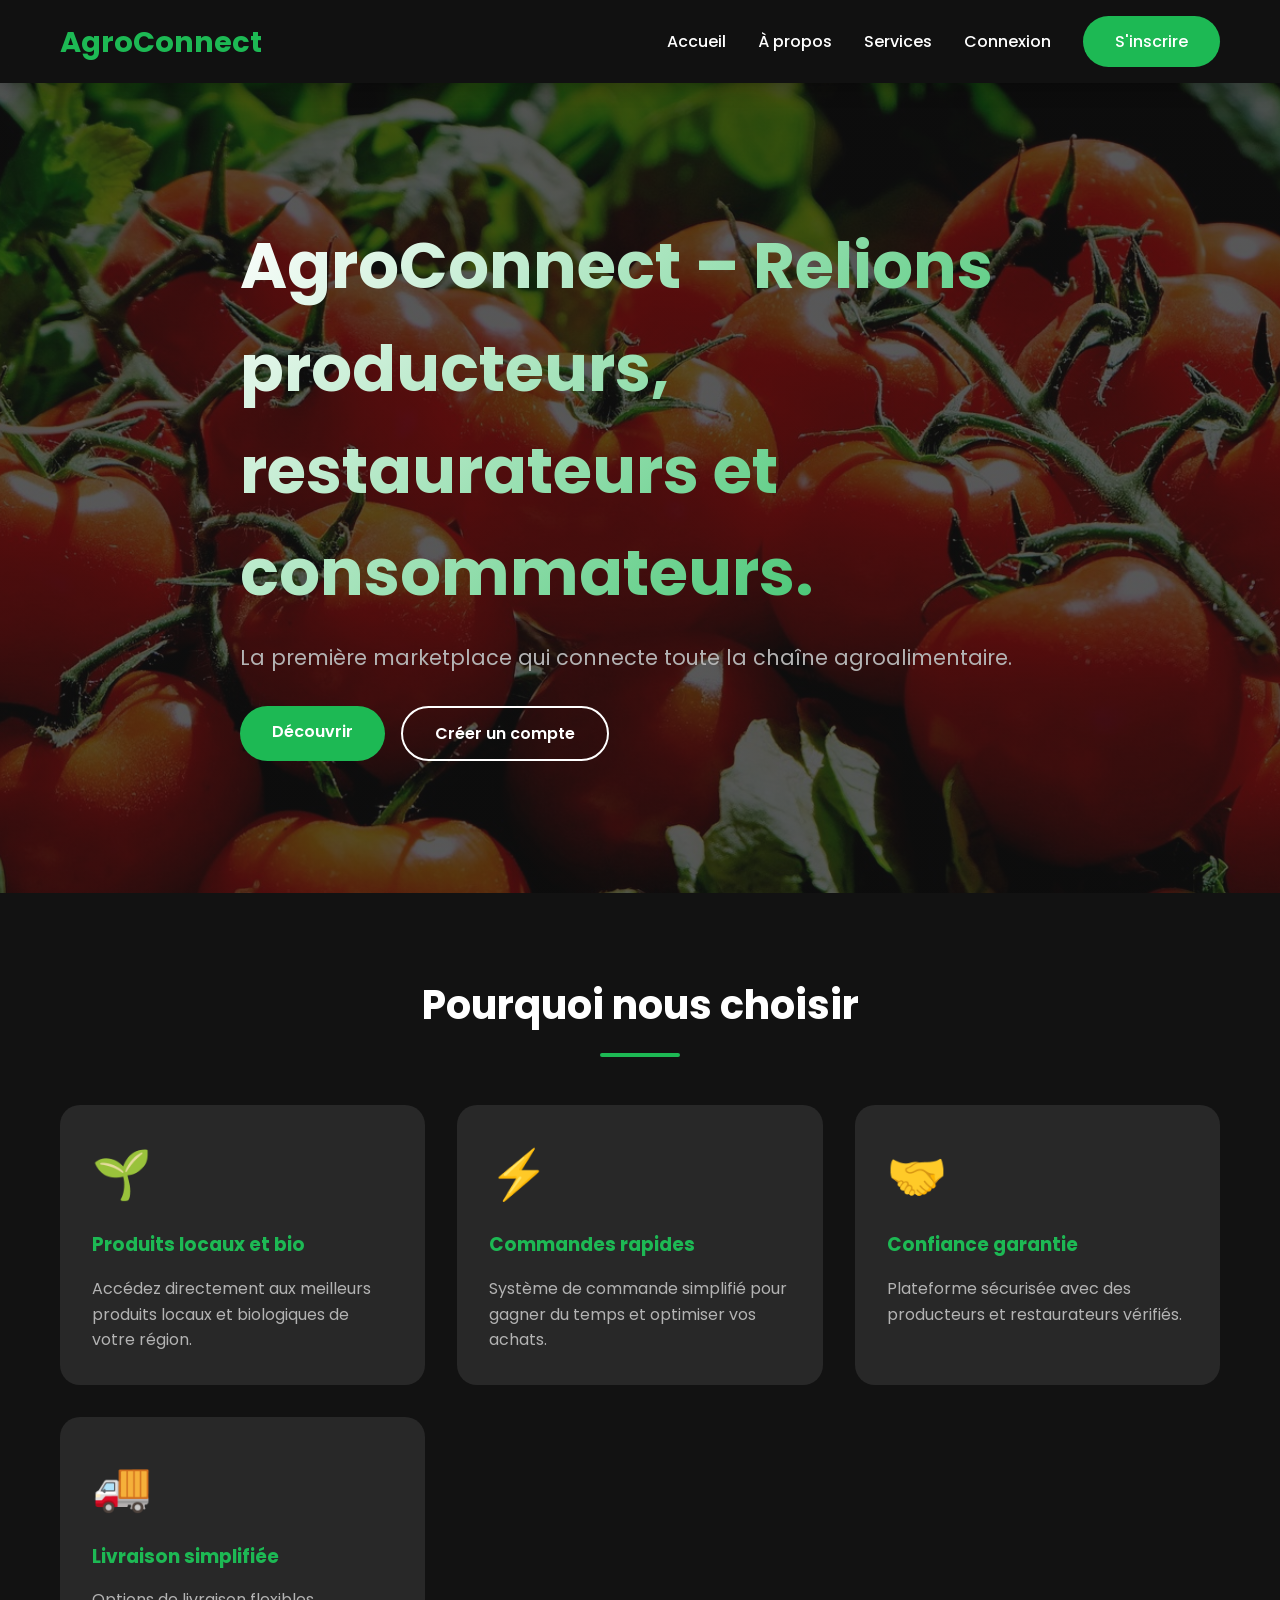
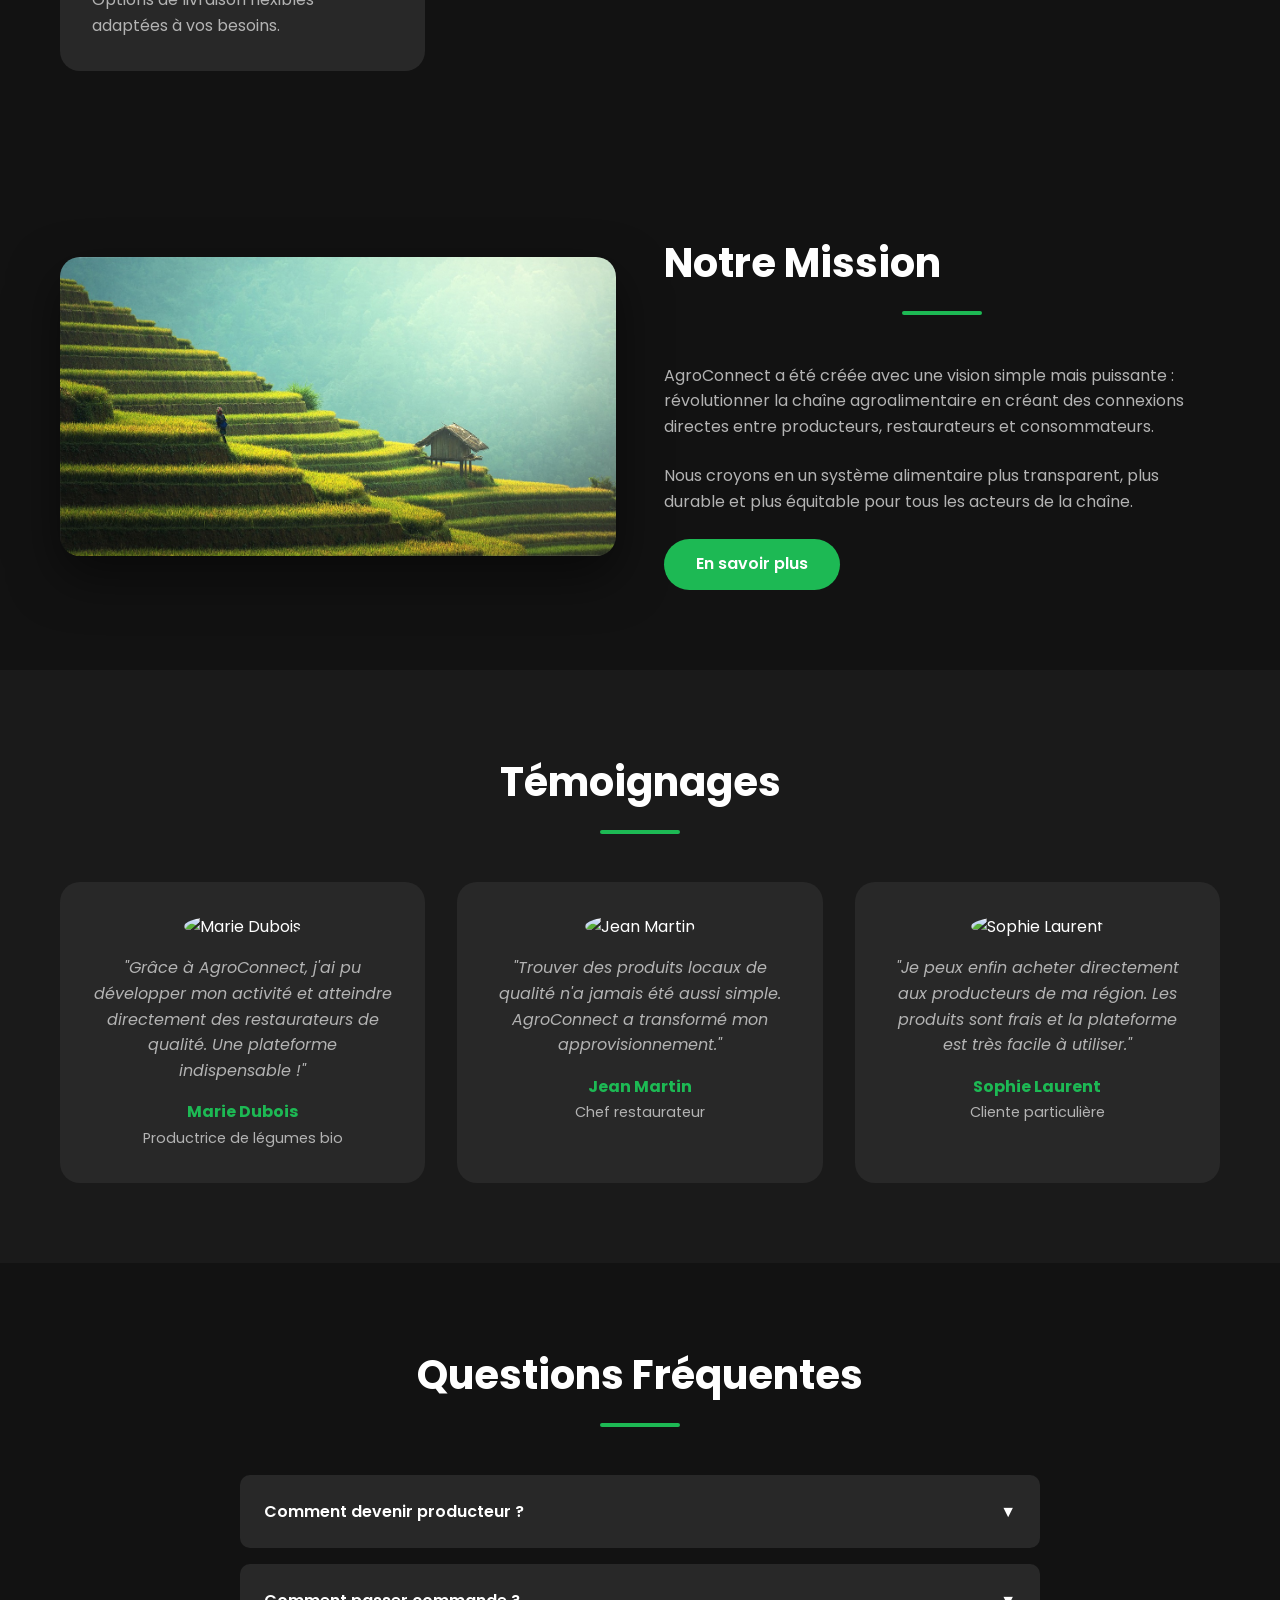
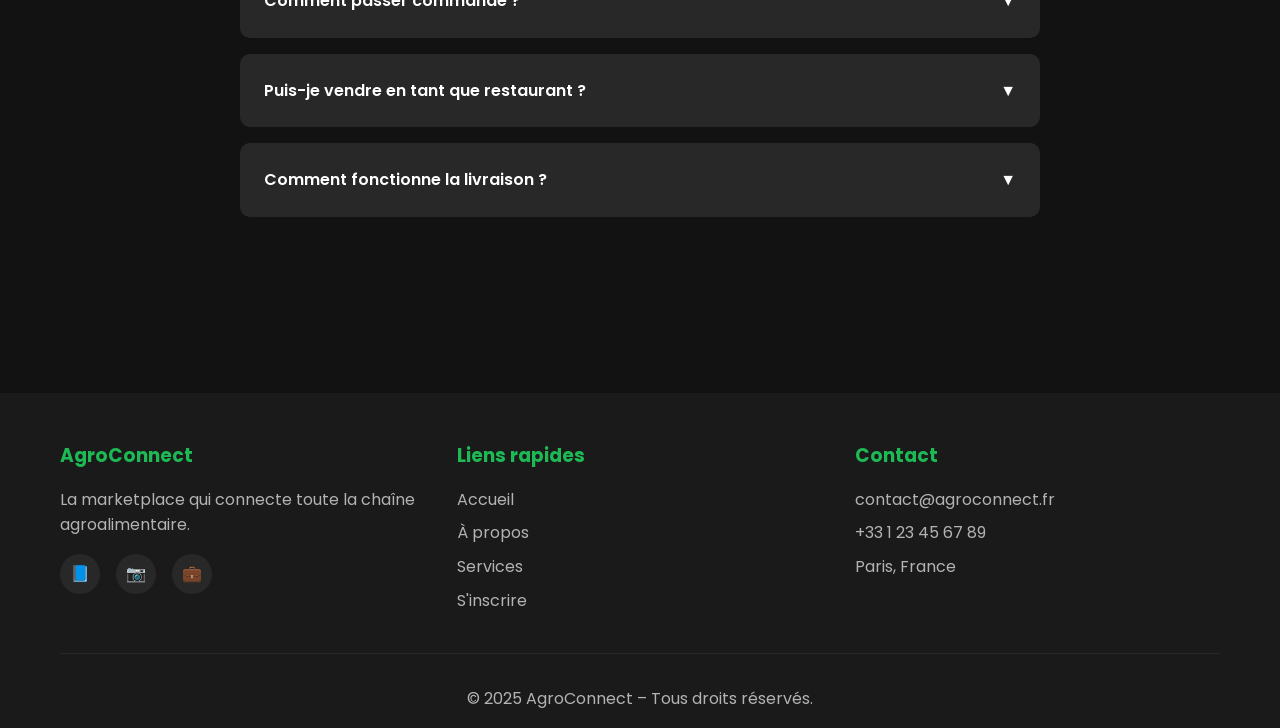
==== index.html @ 75492bfb "Add core website pages and initial styling for AgroConnect Adds HTML files for index, about, service" ====
<!DOCTYPE html>
<html lang="fr">
<head>
    <meta charset="UTF-8">
    <meta name="viewport" content="width=device-width, initial-scale=1.0">
    <title>AgroConnect - Relions producteurs, restaurateurs et consommateurs</title>
    <link rel="stylesheet" href="style.css">
</head>
<body>
    <nav>
        <div class="nav-container">
            <div class="logo">AgroConnect</div>
            <ul class="nav-links">
                <li><a href="index.html">Accueil</a></li>
                <li><a href="about.html">À propos</a></li>
                <li><a href="services.html">Services</a></li>
                <li><a href="register.html?action=login">Connexion</a></li>
                <li><a href="register.html" class="btn btn-primary">S'inscrire</a></li>
            </ul>
        </div>
    </nav>

    <section class="hero">
        <div class="container">
            <div class="hero-content">
                <h1>AgroConnect – Relions producteurs, restaurateurs et consommateurs.</h1>
                <p>La première marketplace qui connecte toute la chaîne agroalimentaire.</p>
                <div class="hero-buttons">
                    <a href="about.html" class="btn btn-primary">Découvrir</a>
                    <a href="register.html" class="btn btn-secondary">Créer un compte</a>
                </div>
            </div>
        </div>
    </section>

    <section class="section">
        <div class="container">
            <h2 class="section-title">Pourquoi nous choisir</h2>
            <div class="cards-grid">
                <div class="card scroll-reveal">
                    <div class="card-icon">🌱</div>
                    <h3>Produits locaux et bio</h3>
                    <p>Accédez directement aux meilleurs produits locaux et biologiques de votre région.</p>
                </div>
                <div class="card scroll-reveal">
                    <div class="card-icon">⚡</div>
                    <h3>Commandes rapides</h3>
                    <p>Système de commande simplifié pour gagner du temps et optimiser vos achats.</p>
                </div>
                <div class="card scroll-reveal">
                    <div class="card-icon">🤝</div>
                    <h3>Confiance garantie</h3>
                    <p>Plateforme sécurisée avec des producteurs et restaurateurs vérifiés.</p>
                </div>
                <div class="card scroll-reveal">
                    <div class="card-icon">🚚</div>
                    <h3>Livraison simplifiée</h3>
                    <p>Options de livraison flexibles adaptées à vos besoins.</p>
                </div>
            </div>
        </div>
    </section>

    <section class="section">
        <div class="container">
            <div class="about-preview">
                <div class="scroll-reveal">
                    <img src="images/about.jpg" alt="À propos" class="about-image">
                </div>
                <div class="scroll-reveal">
                    <h2 class="section-title" style="text-align: left;">Notre Mission</h2>
                    <p style="color: var(--text-gray); margin-bottom: 1.5rem;">
                        AgroConnect a été créée avec une vision simple mais puissante : révolutionner la chaîne agroalimentaire en créant des connexions directes entre producteurs, restaurateurs et consommateurs.
                    </p>
                    <p style="color: var(--text-gray); margin-bottom: 1.5rem;">
                        Nous croyons en un système alimentaire plus transparent, plus durable et plus équitable pour tous les acteurs de la chaîne.
                    </p>
                    <a href="about.html" class="btn btn-primary">En savoir plus</a>
                </div>
            </div>
        </div>
    </section>

    <section class="section testimonials">
        <div class="container">
            <h2 class="section-title">Témoignages</h2>
            <div class="cards-grid">
                <div class="testimonial-card scroll-reveal">
                    <img src="https://ui-avatars.com/api/?name=Marie+Dubois&background=1DB954&color=fff" alt="Marie Dubois">
                    <p>"Grâce à AgroConnect, j'ai pu développer mon activité et atteindre directement des restaurateurs de qualité. Une plateforme indispensable !"</p>
                    <h4>Marie Dubois</h4>
                    <span style="color: var(--text-gray); font-size: 0.9rem;">Productrice de légumes bio</span>
                </div>
                <div class="testimonial-card scroll-reveal">
                    <img src="https://ui-avatars.com/api/?name=Jean+Martin&background=1DB954&color=fff" alt="Jean Martin">
                    <p>"Trouver des produits locaux de qualité n'a jamais été aussi simple. AgroConnect a transformé mon approvisionnement."</p>
                    <h4>Jean Martin</h4>
                    <span style="color: var(--text-gray); font-size: 0.9rem;">Chef restaurateur</span>
                </div>
                <div class="testimonial-card scroll-reveal">
                    <img src="https://ui-avatars.com/api/?name=Sophie+Laurent&background=1DB954&color=fff" alt="Sophie Laurent">
                    <p>"Je peux enfin acheter directement aux producteurs de ma région. Les produits sont frais et la plateforme est très facile à utiliser."</p>
                    <h4>Sophie Laurent</h4>
                    <span style="color: var(--text-gray); font-size: 0.9rem;">Cliente particulière</span>
                </div>
            </div>
        </div>
    </section>

    <section class="section">
        <div class="container">
            <h2 class="section-title">Questions Fréquentes</h2>
            <div class="faq-container">
                <div class="faq-item">
                    <div class="faq-question" onclick="toggleFAQ(this)">
                        <span>Comment devenir producteur ?</span>
                        <span class="faq-icon">▼</span>
                    </div>
                    <div class="faq-answer">
                        Il suffit de créer un compte producteur via notre page d'inscription. Remplissez vos informations, décrivez vos produits et commencez à vendre !
                    </div>
                </div>
                <div class="faq-item">
                    <div class="faq-question" onclick="toggleFAQ(this)">
                        <span>Comment passer commande ?</span>
                        <span class="faq-icon">▼</span>
                    </div>
                    <div class="faq-answer">
                        Créez un compte client, parcourez les produits disponibles, ajoutez-les à votre panier et validez votre commande. C'est aussi simple que ça !
                    </div>
                </div>
                <div class="faq-item">
                    <div class="faq-question" onclick="toggleFAQ(this)">
                        <span>Puis-je vendre en tant que restaurant ?</span>
                        <span class="faq-icon">▼</span>
                    </div>
                    <div class="faq-answer">
                        Oui ! Les restaurants peuvent à la fois acheter des produits auprès des producteurs et vendre leurs propres créations sur la plateforme.
                    </div>
                </div>
                <div class="faq-item">
                    <div class="faq-question" onclick="toggleFAQ(this)">
                        <span>Comment fonctionne la livraison ?</span>
                        <span class="faq-icon">▼</span>
                    </div>
                    <div class="faq-answer">
                        Chaque producteur ou restaurant définit ses options de livraison. Vous pouvez choisir entre la livraison à domicile ou le retrait sur place selon les disponibilités.
                    </div>
                </div>
            </div>
        </div>
    </section>

    <footer>
        <div class="container">
            <div class="footer-content">
                <div class="footer-section">
                    <h3>AgroConnect</h3>
                    <p style="color: var(--text-gray);">La marketplace qui connecte toute la chaîne agroalimentaire.</p>
                    <div class="social-links">
                        <a href="#" aria-label="Facebook">📘</a>
                        <a href="#" aria-label="Instagram">📷</a>
                        <a href="#" aria-label="LinkedIn">💼</a>
                    </div>
                </div>
                <div class="footer-section">
                    <h3>Liens rapides</h3>
                    <ul class="footer-links">
                        <li><a href="index.html">Accueil</a></li>
                        <li><a href="about.html">À propos</a></li>
                        <li><a href="services.html">Services</a></li>
                        <li><a href="register.html">S'inscrire</a></li>
                    </ul>
                </div>
                <div class="footer-section">
                    <h3>Contact</h3>
                    <ul class="footer-links">
                        <li><a href="#">contact@agroconnect.fr</a></li>
                        <li><a href="#">+33 1 23 45 67 89</a></li>
                        <li><a href="#">Paris, France</a></li>
                    </ul>
                </div>
            </div>
            <div class="footer-bottom">
                <p>© 2025 AgroConnect – Tous droits réservés.</p>
            </div>
        </div>
    </footer>

    <div id="toast" class="toast"></div>

    <script src="script.js"></script>
</body>
</html>
---- style.css ----
@import url('https://fonts.googleapis.com/css2?family=Poppins:wght@300;400;500;600;700&display=swap');

:root {
    --primary-green: #1DB954;
    --dark-bg: #121212;
    --dark-gray: #1a1a1a;
    --light-gray: #282828;
    --white: #FFFFFF;
    --text-gray: #b3b3b3;
    --hover-gray: #333333;
}

* {
    margin: 0;
    padding: 0;
    box-sizing: border-box;
}

body {
    font-family: 'Poppins', sans-serif;
    background-color: var(--dark-bg);
    color: var(--white);
    line-height: 1.6;
    overflow-x: hidden;
}

a {
    text-decoration: none;
    color: var(--white);
    transition: color 0.3s ease;
}

a:hover {
    color: var(--primary-green);
}

.container {
    max-width: 1200px;
    margin: 0 auto;
    padding: 0 20px;
}

nav {
    position: sticky;
    top: 0;
    background-color: rgba(18, 18, 18, 0.95);
    backdrop-filter: blur(10px);
    padding: 1rem 0;
    z-index: 1000;
    box-shadow: 0 2px 20px rgba(0, 0, 0, 0.3);
}

.nav-container {
    display: flex;
    justify-content: space-between;
    align-items: center;
    max-width: 1200px;
    margin: 0 auto;
    padding: 0 20px;
}

.logo {
    font-size: 1.8rem;
    font-weight: 700;
    color: var(--primary-green);
}

.nav-links {
    display: flex;
    list-style: none;
    gap: 2rem;
    align-items: center;
}

.nav-links a {
    font-weight: 500;
    transition: all 0.3s ease;
}

.nav-links a:hover {
    transform: translateY(-2px);
}

.btn {
    padding: 0.8rem 2rem;
    border-radius: 50px;
    border: none;
    cursor: pointer;
    font-family: 'Poppins', sans-serif;
    font-weight: 600;
    transition: all 0.3s ease;
    display: inline-block;
}

.btn-primary {
    background-color: var(--primary-green);
    color: var(--white);
}

.btn-primary:hover {
    background-color: #1ed760;
    transform: scale(1.05);
    box-shadow: 0 10px 30px rgba(29, 185, 84, 0.3);
}

.btn-secondary {
    background-color: transparent;
    color: var(--white);
    border: 2px solid var(--white);
}

.btn-secondary:hover {
    background-color: var(--white);
    color: var(--dark-bg);
    transform: scale(1.05);
}

.hero {
    height: 90vh;
    display: flex;
    align-items: center;
    background: linear-gradient(rgba(18, 18, 18, 0.7), rgba(18, 18, 18, 0.7)), url('images/hero.jpg');
    background-size: cover;
    background-position: center;
    background-attachment: fixed;
}

.hero-content {
    max-width: 800px;
    animation: fadeInUp 1s ease;
}

.hero h1 {
    font-size: 4rem;
    margin-bottom: 1rem;
    background: linear-gradient(135deg, var(--white), var(--primary-green));
    -webkit-background-clip: text;
    -webkit-text-fill-color: transparent;
    background-clip: text;
}

.hero p {
    font-size: 1.3rem;
    color: var(--text-gray);
    margin-bottom: 2rem;
}

.hero-buttons {
    display: flex;
    gap: 1rem;
}

.section {
    padding: 5rem 0;
}

.section-title {
    text-align: center;
    font-size: 2.5rem;
    margin-bottom: 3rem;
    position: relative;
}

.section-title::after {
    content: '';
    display: block;
    width: 80px;
    height: 4px;
    background-color: var(--primary-green);
    margin: 1rem auto;
    border-radius: 2px;
}

.cards-grid {
    display: grid;
    grid-template-columns: repeat(auto-fit, minmax(280px, 1fr));
    gap: 2rem;
    margin-top: 3rem;
}

.card {
    background-color: var(--light-gray);
    padding: 2rem;
    border-radius: 20px;
    transition: all 0.3s ease;
    cursor: pointer;
}

.card:hover {
    transform: translateY(-10px);
    box-shadow: 0 20px 40px rgba(29, 185, 84, 0.2);
    background-color: var(--hover-gray);
}

.card-icon {
    font-size: 3rem;
    margin-bottom: 1rem;
}

.card h3 {
    margin-bottom: 1rem;
    color: var(--primary-green);
}

.card p {
    color: var(--text-gray);
}

.about-preview {
    display: grid;
    grid-template-columns: 1fr 1fr;
    gap: 3rem;
    align-items: center;
}

.about-image {
    width: 100%;
    border-radius: 20px;
    box-shadow: 0 20px 50px rgba(0, 0, 0, 0.5);
}

.testimonials {
    background-color: var(--dark-gray);
}

.testimonial-card {
    background-color: var(--light-gray);
    padding: 2rem;
    border-radius: 20px;
    text-align: center;
}

.testimonial-card img {
    width: 80px;
    height: 80px;
    border-radius: 50%;
    margin-bottom: 1rem;
}

.testimonial-card p {
    color: var(--text-gray);
    font-style: italic;
    margin-bottom: 1rem;
}

.testimonial-card h4 {
    color: var(--primary-green);
}

.faq-container {
    max-width: 800px;
    margin: 0 auto;
}

.faq-item {
    background-color: var(--light-gray);
    margin-bottom: 1rem;
    border-radius: 10px;
    overflow: hidden;
    transition: all 0.3s ease;
}

.faq-question {
    padding: 1.5rem;
    cursor: pointer;
    display: flex;
    justify-content: space-between;
    align-items: center;
    font-weight: 600;
    transition: background-color 0.3s ease;
}

.faq-question:hover {
    background-color: var(--hover-gray);
}

.faq-answer {
    padding: 0 1.5rem;
    max-height: 0;
    overflow: hidden;
    transition: all 0.3s ease;
    color: var(--text-gray);
}

.faq-answer.active {
    max-height: 500px;
    padding: 1.5rem;
}

.faq-icon {
    transition: transform 0.3s ease;
}

.faq-icon.active {
    transform: rotate(180deg);
}

footer {
    background-color: var(--dark-gray);
    padding: 3rem 0 1rem;
    margin-top: 5rem;
}

.footer-content {
    display: grid;
    grid-template-columns: repeat(auto-fit, minmax(250px, 1fr));
    gap: 2rem;
    margin-bottom: 2rem;
}

.footer-section h3 {
    color: var(--primary-green);
    margin-bottom: 1rem;
}

.footer-links {
    list-style: none;
}

.footer-links li {
    margin-bottom: 0.5rem;
}

.footer-links a {
    color: var(--text-gray);
    transition: color 0.3s ease;
}

.footer-links a:hover {
    color: var(--primary-green);
}

.social-links {
    display: flex;
    gap: 1rem;
    margin-top: 1rem;
}

.social-links a {
    display: inline-flex;
    align-items: center;
    justify-content: center;
    width: 40px;
    height: 40px;
    background-color: var(--light-gray);
    border-radius: 50%;
    transition: all 0.3s ease;
}

.social-links a:hover {
    background-color: var(--primary-green);
    transform: translateY(-3px);
}

.footer-bottom {
    text-align: center;
    padding-top: 2rem;
    border-top: 1px solid var(--light-gray);
    color: var(--text-gray);
}

.stats-grid {
    display: grid;
    grid-template-columns: repeat(auto-fit, minmax(200px, 1fr));
    gap: 2rem;
    text-align: center;
}

.stat-card {
    padding: 2rem;
}

.stat-number {
    font-size: 3rem;
    font-weight: 700;
    color: var(--primary-green);
    margin-bottom: 0.5rem;
}

.stat-label {
    color: var(--text-gray);
    font-size: 1.1rem;
}

.form-container {
    max-width: 600px;
    margin: 3rem auto;
    background-color: var(--light-gray);
    padding: 3rem;
    border-radius: 20px;
}

.form-group {
    margin-bottom: 1.5rem;
}

.form-group label {
    display: block;
    margin-bottom: 0.5rem;
    color: var(--text-gray);
}

.form-group input,
.form-group select,
.form-group textarea {
    width: 100%;
    padding: 1rem;
    border-radius: 10px;
    border: 2px solid var(--hover-gray);
    background-color: var(--dark-bg);
    color: var(--white);
    font-family: 'Poppins', sans-serif;
    transition: border-color 0.3s ease;
}

.form-group input:focus,
.form-group select:focus,
.form-group textarea:focus {
    outline: none;
    border-color: var(--primary-green);
}

.role-selector {
    display: grid;
    grid-template-columns: repeat(3, 1fr);
    gap: 1rem;
    margin-bottom: 2rem;
}

.role-option {
    padding: 1.5rem;
    background-color: var(--dark-bg);
    border-radius: 10px;
    text-align: center;
    cursor: pointer;
    transition: all 0.3s ease;
    border: 2px solid transparent;
}

.role-option:hover {
    border-color: var(--primary-green);
    transform: translateY(-5px);
}

.role-option.active {
    background-color: var(--primary-green);
    border-color: var(--primary-green);
}

.role-icon {
    font-size: 2.5rem;
    margin-bottom: 0.5rem;
}

.dashboard-header {
    display: flex;
    justify-content: space-between;
    align-items: center;
    margin-bottom: 2rem;
    padding: 2rem;
    background-color: var(--light-gray);
    border-radius: 20px;
}

.user-info h2 {
    color: var(--primary-green);
}

.dashboard-content {
    min-height: 60vh;
}

.products-grid {
    display: grid;
    grid-template-columns: repeat(auto-fill, minmax(280px, 1fr));
    gap: 2rem;
    margin-top: 2rem;
}

.product-card {
    background-color: var(--light-gray);
    border-radius: 20px;
    overflow: hidden;
    transition: all 0.3s ease;
    cursor: pointer;
}

.product-card:hover {
    transform: translateY(-10px);
    box-shadow: 0 20px 40px rgba(29, 185, 84, 0.2);
}

.product-image {
    width: 100%;
    height: 200px;
    object-fit: cover;
}

.product-info {
    padding: 1.5rem;
}

.product-info h3 {
    margin-bottom: 0.5rem;
    color: var(--primary-green);
}

.product-price {
    font-size: 1.5rem;
    font-weight: 700;
    color: var(--primary-green);
    margin: 1rem 0;
}

.product-location {
    color: var(--text-gray);
    font-size: 0.9rem;
}

.search-filter-bar {
    display: flex;
    gap: 1rem;
    margin-bottom: 2rem;
    flex-wrap: wrap;
}

.search-filter-bar input,
.search-filter-bar select {
    padding: 0.8rem 1rem;
    border-radius: 50px;
    border: 2px solid var(--hover-gray);
    background-color: var(--light-gray);
    color: var(--white);
    font-family: 'Poppins', sans-serif;
}

.search-filter-bar input {
    flex: 1;
    min-width: 250px;
}

.cart-container {
    max-width: 900px;
    margin: 3rem auto;
}

.cart-items {
    background-color: var(--light-gray);
    border-radius: 20px;
    padding: 2rem;
    margin-bottom: 2rem;
}

.cart-item {
    display: flex;
    align-items: center;
    gap: 2rem;
    padding: 1.5rem;
    background-color: var(--dark-bg);
    border-radius: 10px;
    margin-bottom: 1rem;
}

.cart-item img {
    width: 100px;
    height: 100px;
    object-fit: cover;
    border-radius: 10px;
}

.cart-item-info {
    flex: 1;
}

.cart-item-info h3 {
    color: var(--primary-green);
    margin-bottom: 0.5rem;
}

.cart-item-actions {
    display: flex;
    align-items: center;
    gap: 1rem;
}

.quantity-control {
    display: flex;
    align-items: center;
    gap: 0.5rem;
    background-color: var(--light-gray);
    padding: 0.5rem;
    border-radius: 50px;
}

.quantity-control button {
    background-color: var(--primary-green);
    color: var(--white);
    border: none;
    width: 30px;
    height: 30px;
    border-radius: 50%;
    cursor: pointer;
    font-weight: 700;
}

.cart-summary {
    background-color: var(--light-gray);
    padding: 2rem;
    border-radius: 20px;
}

.summary-row {
    display: flex;
    justify-content: space-between;
    margin-bottom: 1rem;
    padding-bottom: 1rem;
    border-bottom: 1px solid var(--hover-gray);
}

.summary-total {
    font-size: 1.5rem;
    font-weight: 700;
    color: var(--primary-green);
}

.toast {
    position: fixed;
    bottom: 2rem;
    right: 2rem;
    background-color: var(--primary-green);
    color: var(--white);
    padding: 1rem 2rem;
    border-radius: 50px;
    box-shadow: 0 10px 30px rgba(0, 0, 0, 0.3);
    opacity: 0;
    transform: translateY(100px);
    transition: all 0.3s ease;
    z-index: 9999;
}

.toast.show {
    opacity: 1;
    transform: translateY(0);
}

.modal {
    display: none;
    position: fixed;
    top: 0;
    left: 0;
    width: 100%;
    height: 100%;
    background-color: rgba(0, 0, 0, 0.8);
    z-index: 10000;
    align-items: center;
    justify-content: center;
}

.modal.show {
    display: flex;
}

.modal-content {
    background-color: var(--light-gray);
    padding: 3rem;
    border-radius: 20px;
    max-width: 600px;
    width: 90%;
    max-height: 90vh;
    overflow-y: auto;
}

.modal-close {
    float: right;
    font-size: 2rem;
    cursor: pointer;
    color: var(--text-gray);
}

.modal-close:hover {
    color: var(--primary-green);
}

.hidden {
    display: none;
}

@keyframes fadeInUp {
    from {
        opacity: 0;
        transform: translateY(30px);
    }
    to {
        opacity: 1;
        transform: translateY(0);
    }
}

.fade-in-up {
    animation: fadeInUp 0.8s ease;
}

.scroll-reveal {
    opacity: 0;
    transform: translateY(50px);
    transition: all 0.8s ease;
}

.scroll-reveal.active {
    opacity: 1;
    transform: translateY(0);
}

@media (max-width: 768px) {
    .nav-links {
        display: none;
    }
    
    .hero h1 {
        font-size: 2.5rem;
    }
    
    .hero p {
        font-size: 1rem;
    }
    
    .about-preview {
        grid-template-columns: 1fr;
    }
    
    .cards-grid {
        grid-template-columns: 1fr;
    }
    
    .role-selector {
        grid-template-columns: 1fr;
    }
    
    .cart-item {
        flex-direction: column;
        text-align: center;
    }
    
    .search-filter-bar {
        flex-direction: column;
    }
    
    .search-filter-bar input {
        min-width: 100%;
    }
}

.empty-state {
    text-align: center;
    padding: 4rem 2rem;
    color: var(--text-gray);
}

.empty-state h3 {
    font-size: 2rem;
    margin-bottom: 1rem;
    color: var(--white);
}
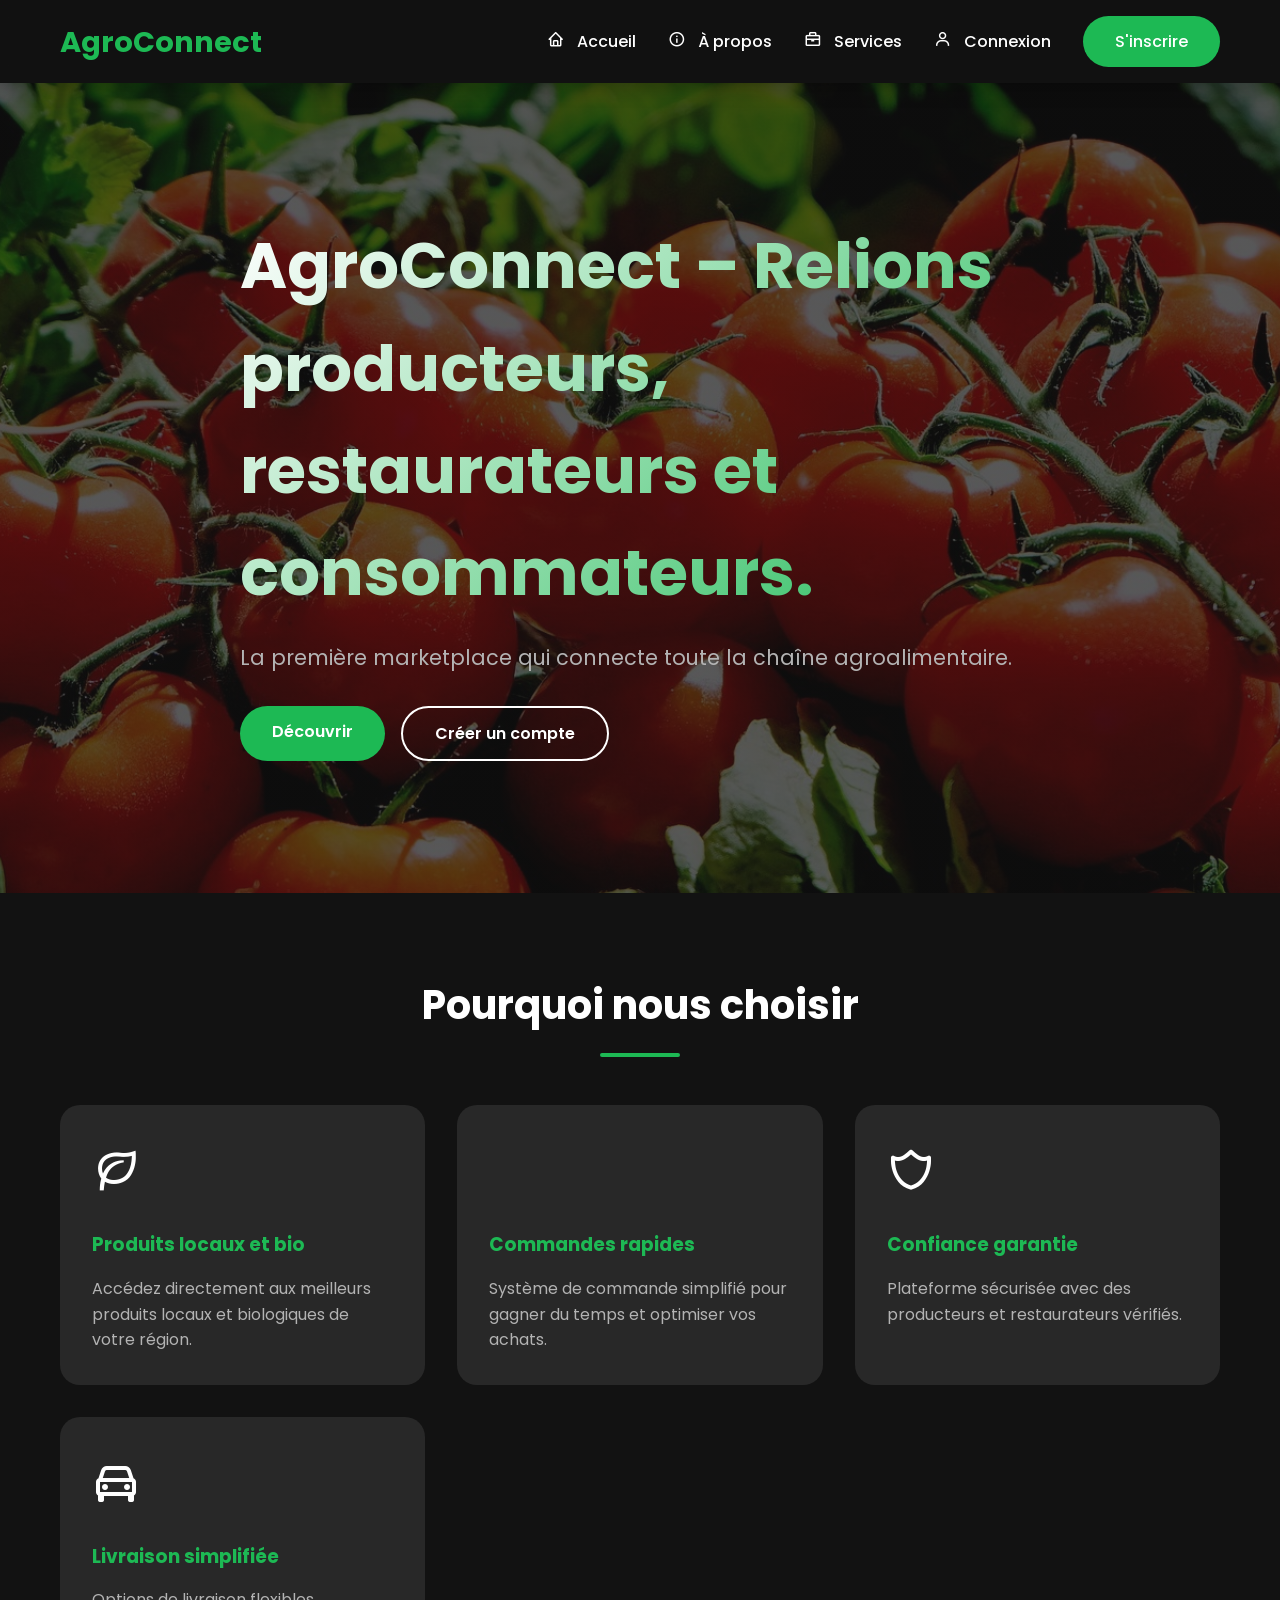
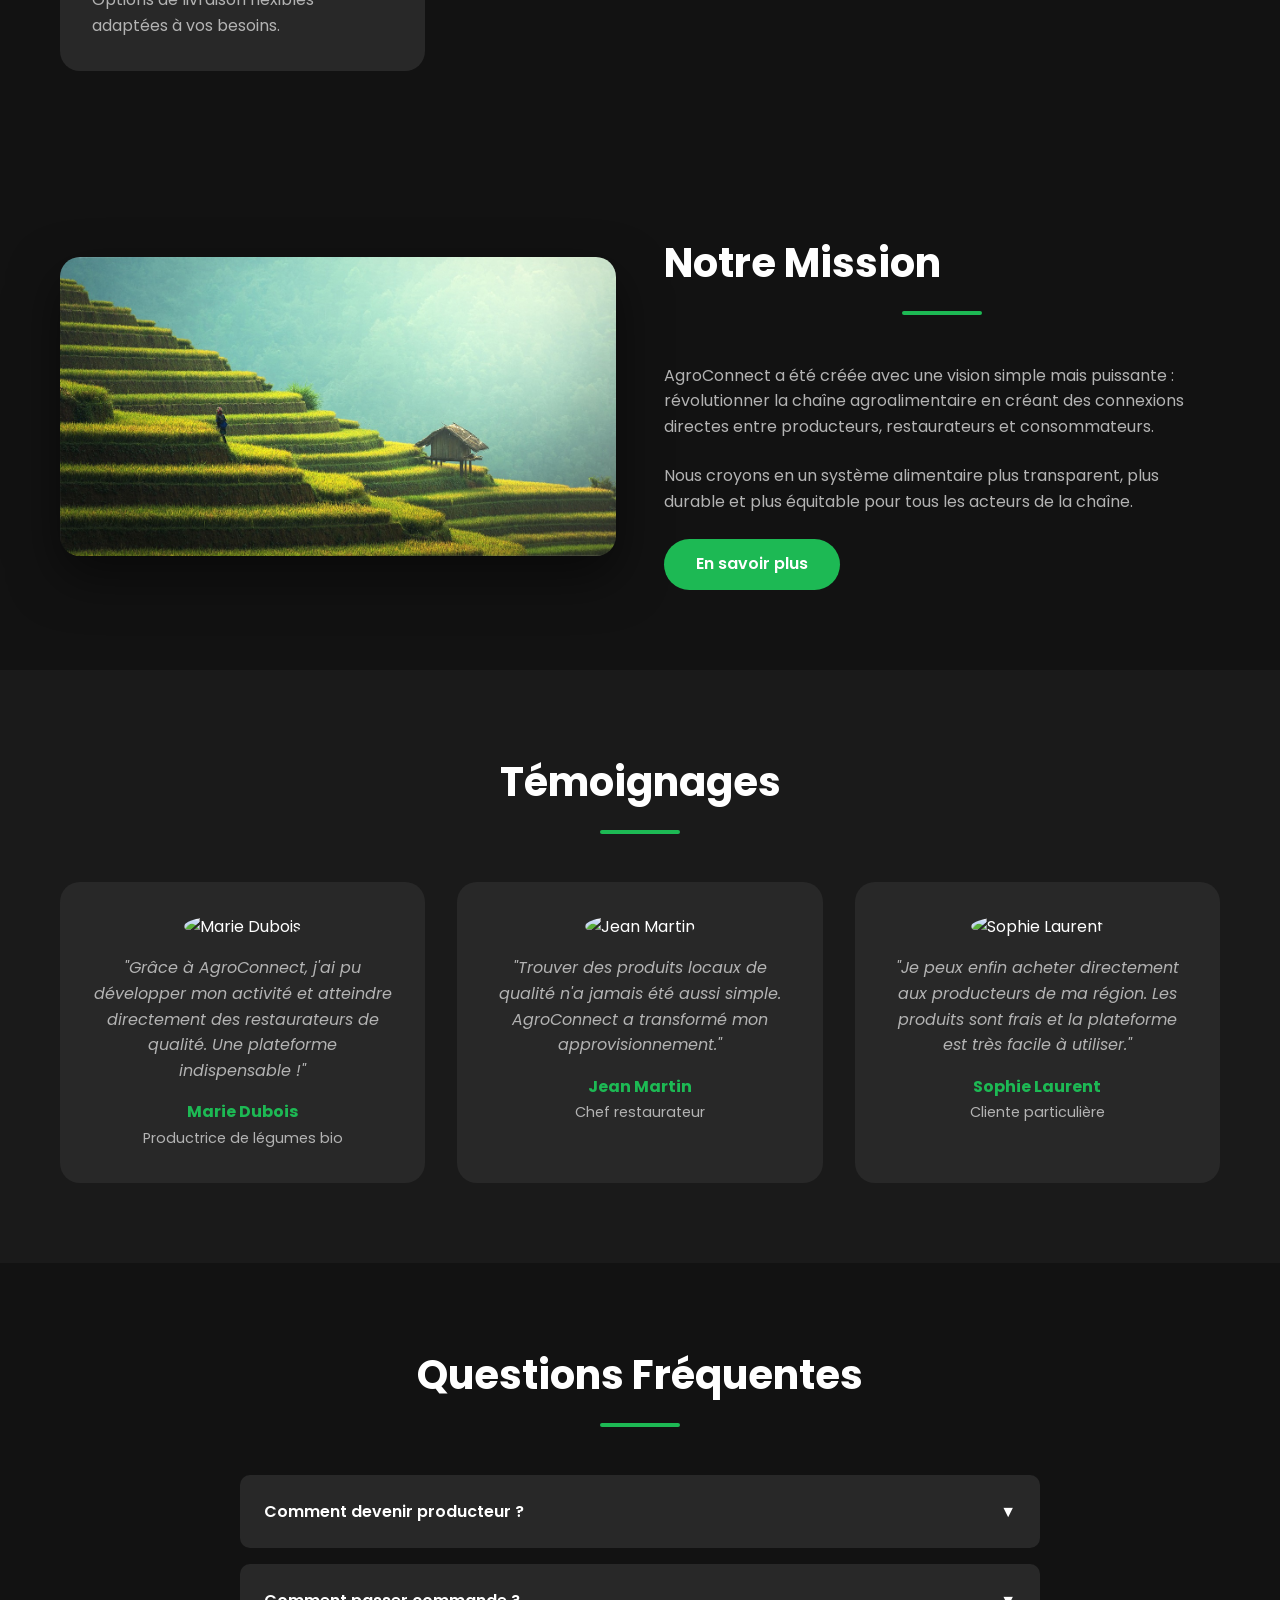
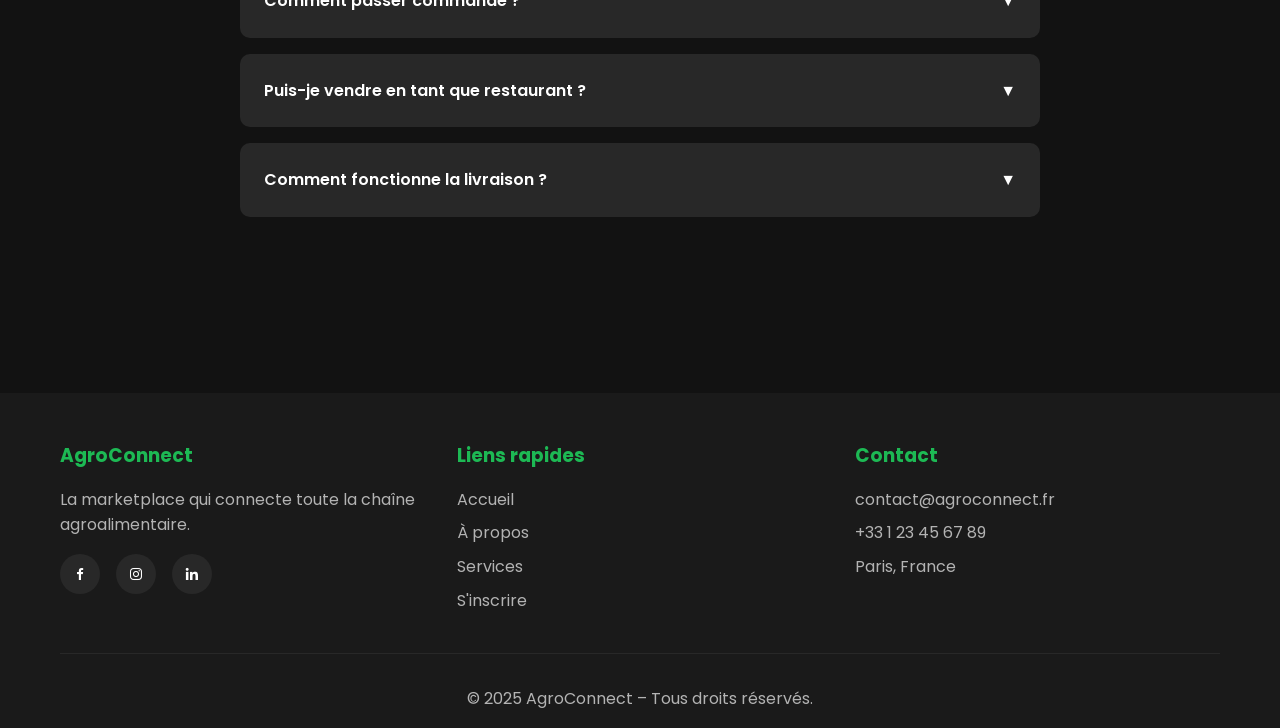
==== commit 987ed676: "Enhance website navigation and user experience with new icons and responsiveness Update HTML files t" ====
--- a/index.html
+++ b/index.html
@@ -4,17 +4,21 @@
     <meta charset="UTF-8">
     <meta name="viewport" content="width=device-width, initial-scale=1.0">
     <title>AgroConnect - Relions producteurs, restaurateurs et consommateurs</title>
+    <link href='https://unpkg.com/boxicons@2.1.4/css/boxicons.min.css' rel='stylesheet'>
     <link rel="stylesheet" href="style.css">
 </head>
 <body>
     <nav>
         <div class="nav-container">
-            <div class="logo">AgroConnect</div>
-            <ul class="nav-links">
-                <li><a href="index.html">Accueil</a></li>
-                <li><a href="about.html">À propos</a></li>
-                <li><a href="services.html">Services</a></li>
-                <li><a href="register.html?action=login">Connexion</a></li>
+            <a href="index.html" class="logo">AgroConnect</a>
+            <div class="burger-menu" onclick="toggleMenu()">
+                <i class='bx bx-menu'></i>
+            </div>
+            <ul class="nav-links" id="navLinks">
+                <li><a href="index.html"><i class='bx bx-home'></i> Accueil</a></li>
+                <li><a href="about.html"><i class='bx bx-info-circle'></i> À propos</a></li>
+                <li><a href="services.html"><i class='bx bx-briefcase'></i> Services</a></li>
+                <li><a href="register.html?action=login"><i class='bx bx-user'></i> Connexion</a></li>
                 <li><a href="register.html" class="btn btn-primary">S'inscrire</a></li>
             </ul>
         </div>
@@ -38,22 +42,22 @@
             <h2 class="section-title">Pourquoi nous choisir</h2>
             <div class="cards-grid">
                 <div class="card scroll-reveal">
-                    <div class="card-icon">🌱</div>
+                    <div class="card-icon"><i class='bx bx-leaf'></i></div>
                     <h3>Produits locaux et bio</h3>
                     <p>Accédez directement aux meilleurs produits locaux et biologiques de votre région.</p>
                 </div>
                 <div class="card scroll-reveal">
-                    <div class="card-icon">⚡</div>
+                    <div class="card-icon"><i class='bx bx-bolt'></i></div>
                     <h3>Commandes rapides</h3>
                     <p>Système de commande simplifié pour gagner du temps et optimiser vos achats.</p>
                 </div>
                 <div class="card scroll-reveal">
-                    <div class="card-icon">🤝</div>
+                    <div class="card-icon"><i class='bx bx-shield-alt-2'></i></div>
                     <h3>Confiance garantie</h3>
                     <p>Plateforme sécurisée avec des producteurs et restaurateurs vérifiés.</p>
                 </div>
                 <div class="card scroll-reveal">
-                    <div class="card-icon">🚚</div>
+                    <div class="card-icon"><i class='bx bx-car'></i></div>
                     <h3>Livraison simplifiée</h3>
                     <p>Options de livraison flexibles adaptées à vos besoins.</p>
                 </div>
@@ -158,9 +162,9 @@
                     <h3>AgroConnect</h3>
                     <p style="color: var(--text-gray);">La marketplace qui connecte toute la chaîne agroalimentaire.</p>
                     <div class="social-links">
-                        <a href="#" aria-label="Facebook">📘</a>
-                        <a href="#" aria-label="Instagram">📷</a>
-                        <a href="#" aria-label="LinkedIn">💼</a>
+                        <a href="#" aria-label="Facebook"><i class='bx bxl-facebook'></i></a>
+                        <a href="#" aria-label="Instagram"><i class='bx bxl-instagram'></i></a>
+                        <a href="#" aria-label="LinkedIn"><i class='bx bxl-linkedin'></i></a>
                     </div>
                 </div>
                 <div class="footer-section">
--- a/style.css
+++ b/style.css
@@ -761,3 +761,102 @@
     margin-bottom: 1rem;
     color: var(--white);
 }
+
+/* Menu Burger Responsive */
+.burger-menu {
+    display: none;
+    font-size: 2rem;
+    color: var(--white);
+    cursor: pointer;
+    transition: color 0.3s ease;
+}
+
+.burger-menu:hover {
+    color: var(--primary-green);
+}
+
+/* Logo cliquable avec effet */
+.logo {
+    cursor: pointer;
+    transition: all 0.3s ease;
+}
+
+.logo:hover {
+    transform: scale(1.05);
+    color: var(--primary-green);
+}
+
+/* Icônes dans les nav-links */
+.nav-links i {
+    margin-right: 0.5rem;
+    font-size: 1.1rem;
+}
+
+/* Transitions fade-in/fade-out pour les pages */
+body {
+    animation: fadeIn 0.5s ease-in;
+}
+
+@keyframes fadeIn {
+    from {
+        opacity: 0;
+    }
+    to {
+        opacity: 1;
+    }
+}
+
+.page-transition {
+    animation: fadeOut 0.3s ease-out;
+}
+
+@keyframes fadeOut {
+    from {
+        opacity: 1;
+    }
+    to {
+        opacity: 0;
+    }
+}
+
+/* Responsive Menu Burger */
+@media (max-width: 992px) {
+    .burger-menu {
+        display: block;
+    }
+    
+    .nav-links {
+        position: fixed;
+        top: 70px;
+        right: -100%;
+        background-color: var(--dark-gray);
+        flex-direction: column;
+        width: 280px;
+        height: calc(100vh - 70px);
+        padding: 2rem;
+        box-shadow: -5px 0 20px rgba(0, 0, 0, 0.5);
+        transition: right 0.4s ease;
+        gap: 1.5rem;
+        align-items: flex-start;
+    }
+    
+    .nav-links.active {
+        right: 0;
+    }
+    
+    .nav-links li {
+        width: 100%;
+    }
+    
+    .nav-links a {
+        display: block;
+        padding: 0.8rem;
+        border-radius: 10px;
+        transition: all 0.3s ease;
+    }
+    
+    .nav-links a:hover {
+        background-color: var(--light-gray);
+        transform: translateX(10px);
+    }
+}
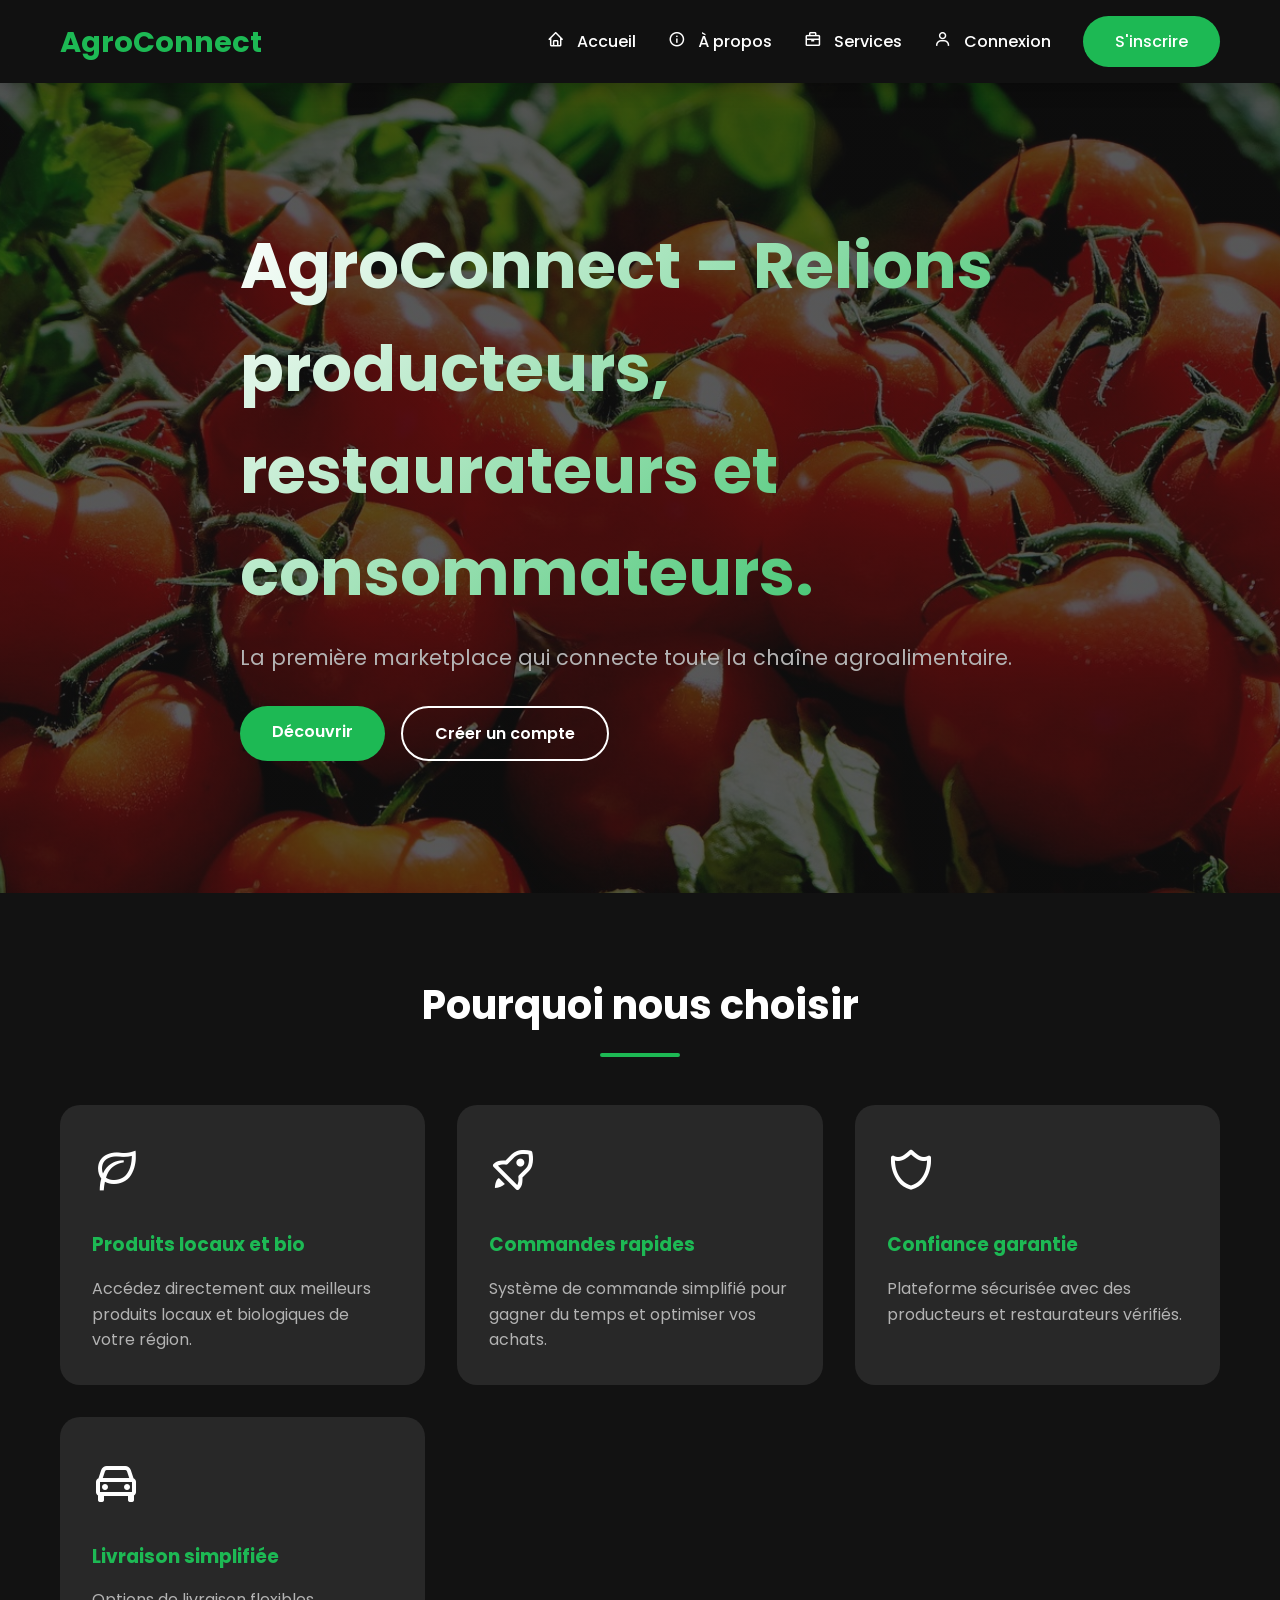
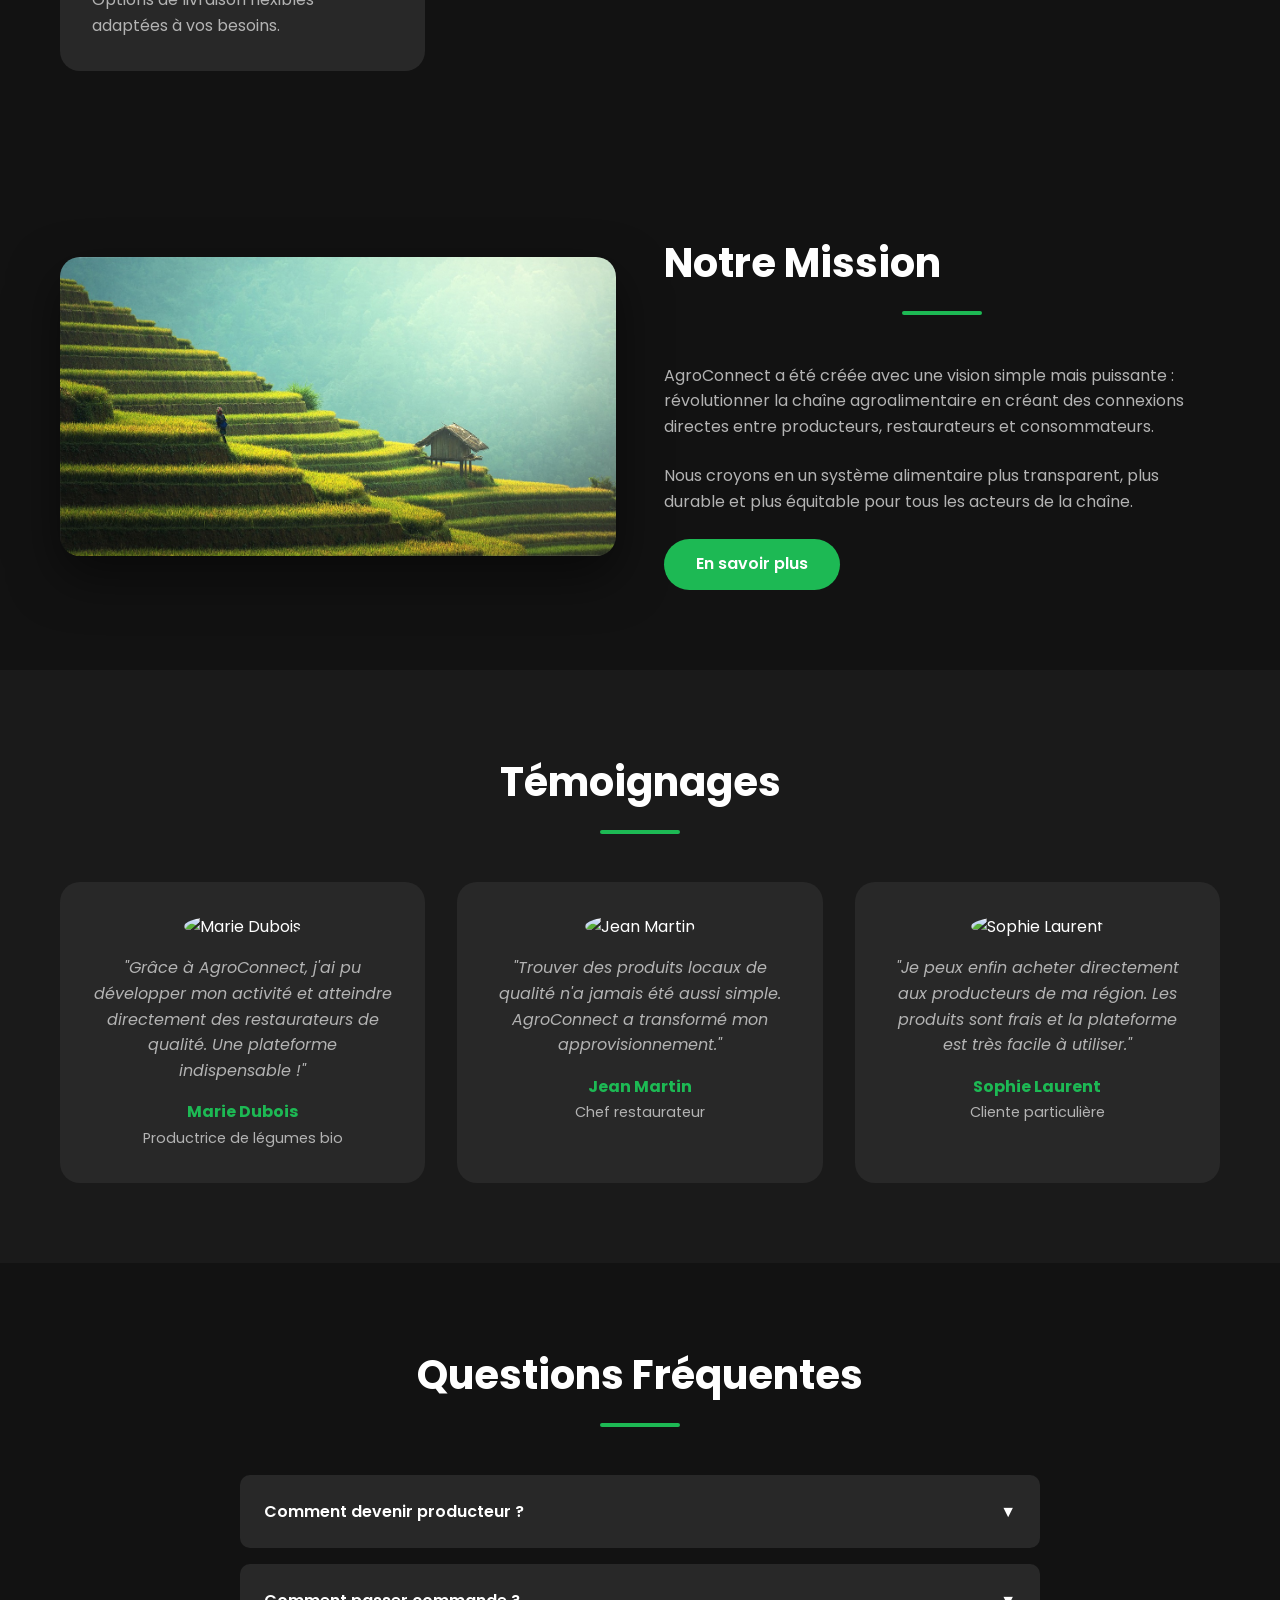
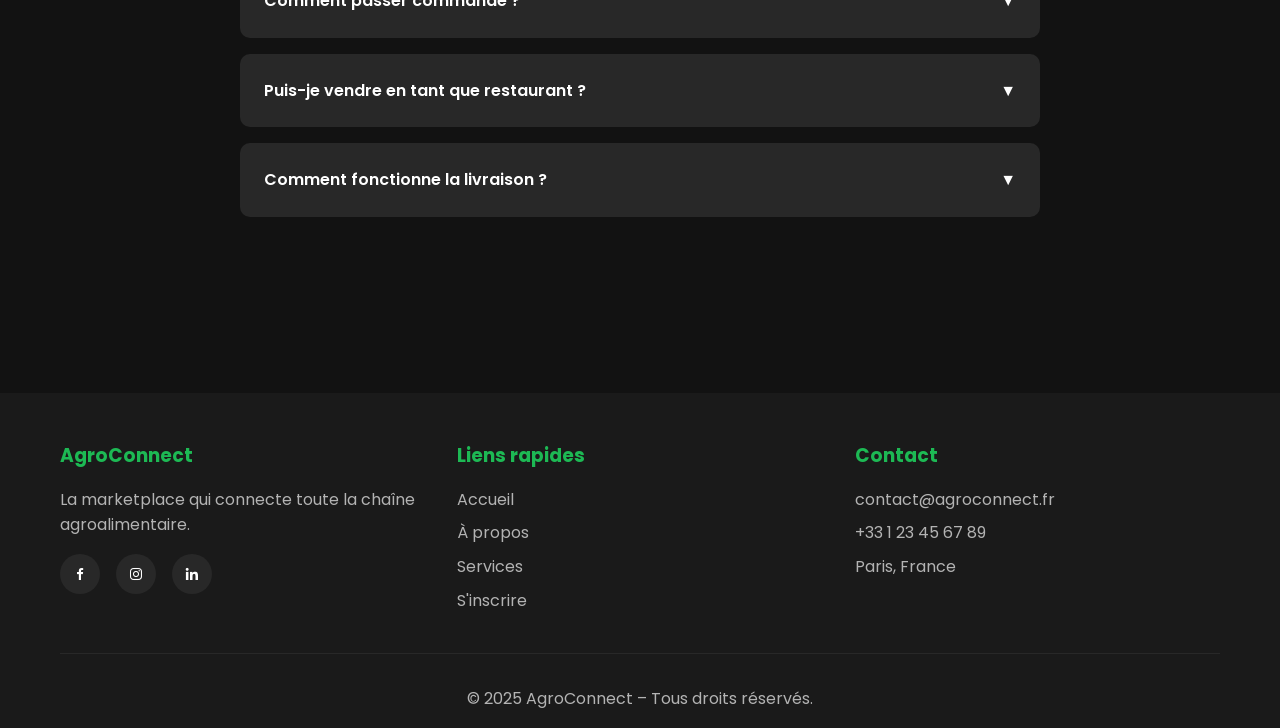
==== commit c0eeb649: "Update icon for quick orders on the homepage Change the 'bx-bolt' icon to 'bx-rocket' in the index.h" ====
--- a/index.html
+++ b/index.html
@@ -47,7 +47,7 @@
                     <p>Accédez directement aux meilleurs produits locaux et biologiques de votre région.</p>
                 </div>
                 <div class="card scroll-reveal">
-                    <div class="card-icon"><i class='bx bx-bolt'></i></div>
+                    <div class="card-icon"><i class='bx bx-rocket'></i></div>
                     <h3>Commandes rapides</h3>
                     <p>Système de commande simplifié pour gagner du temps et optimiser vos achats.</p>
                 </div>
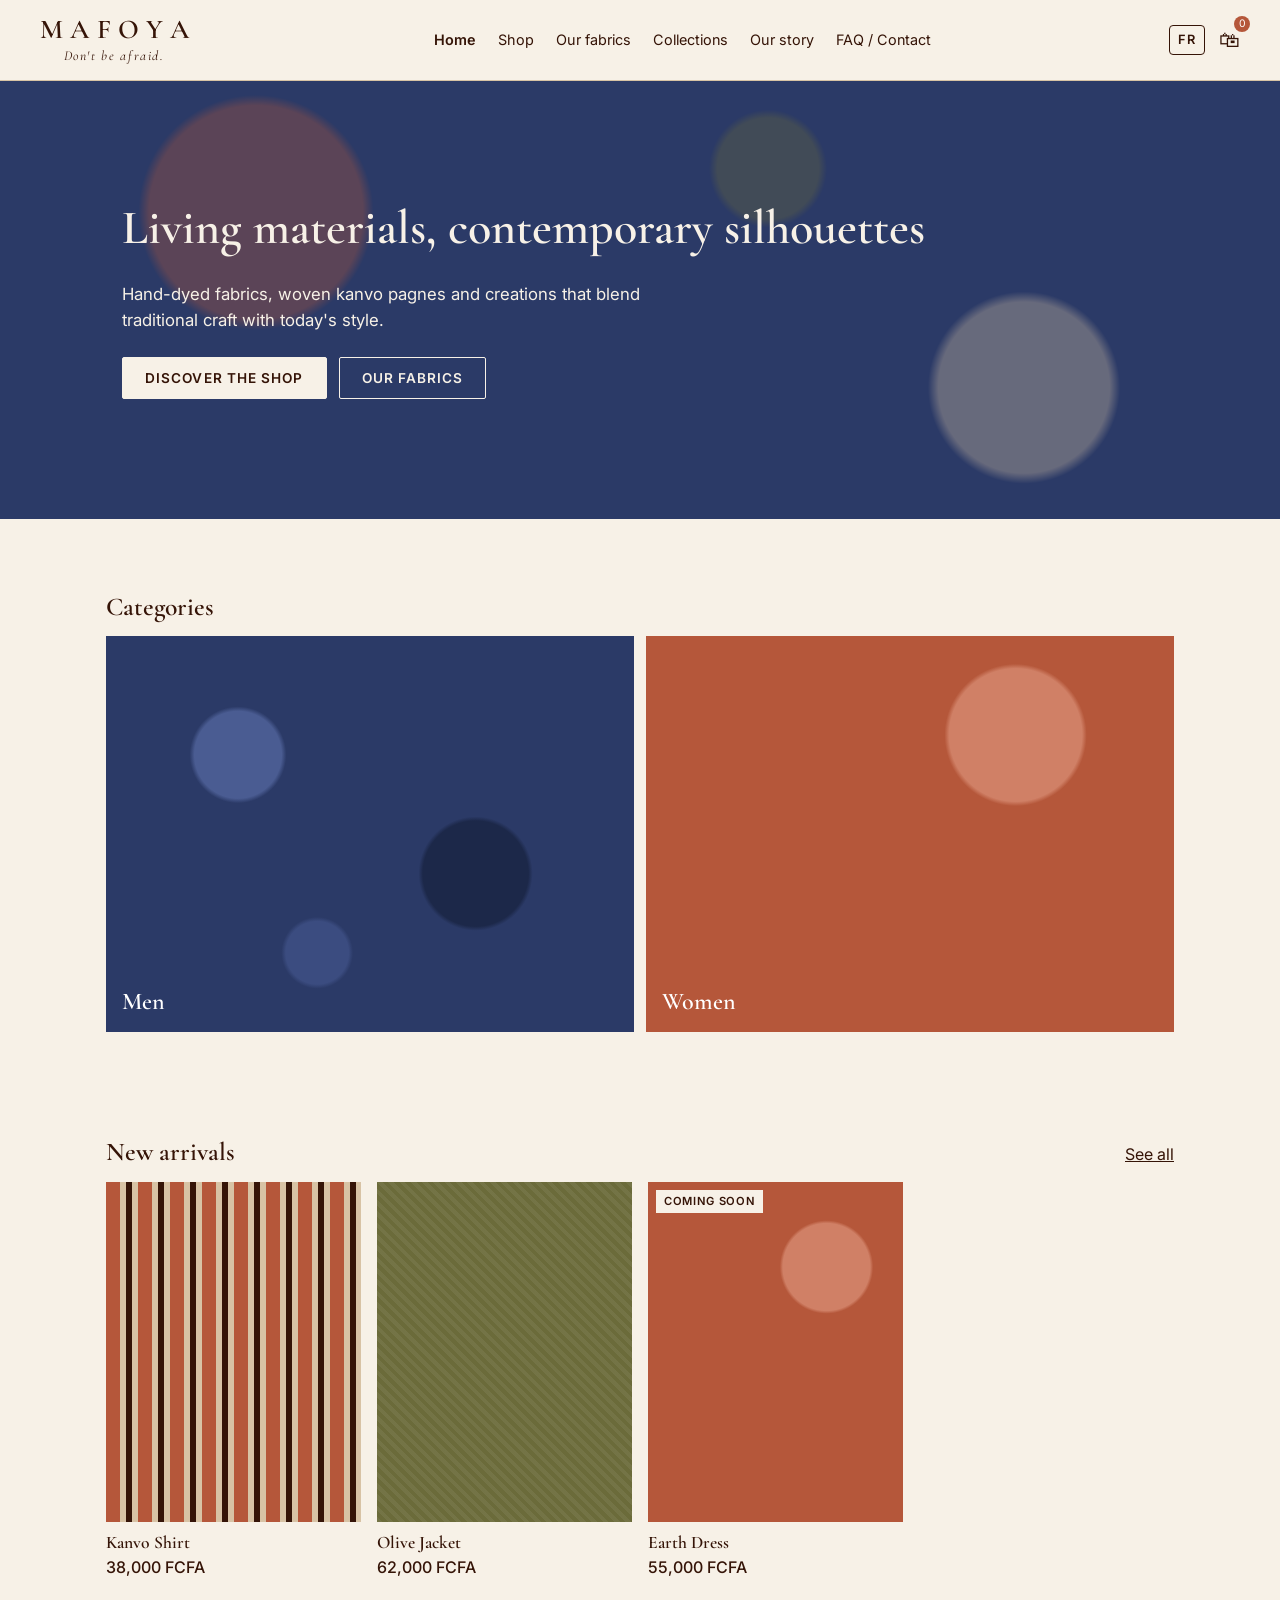
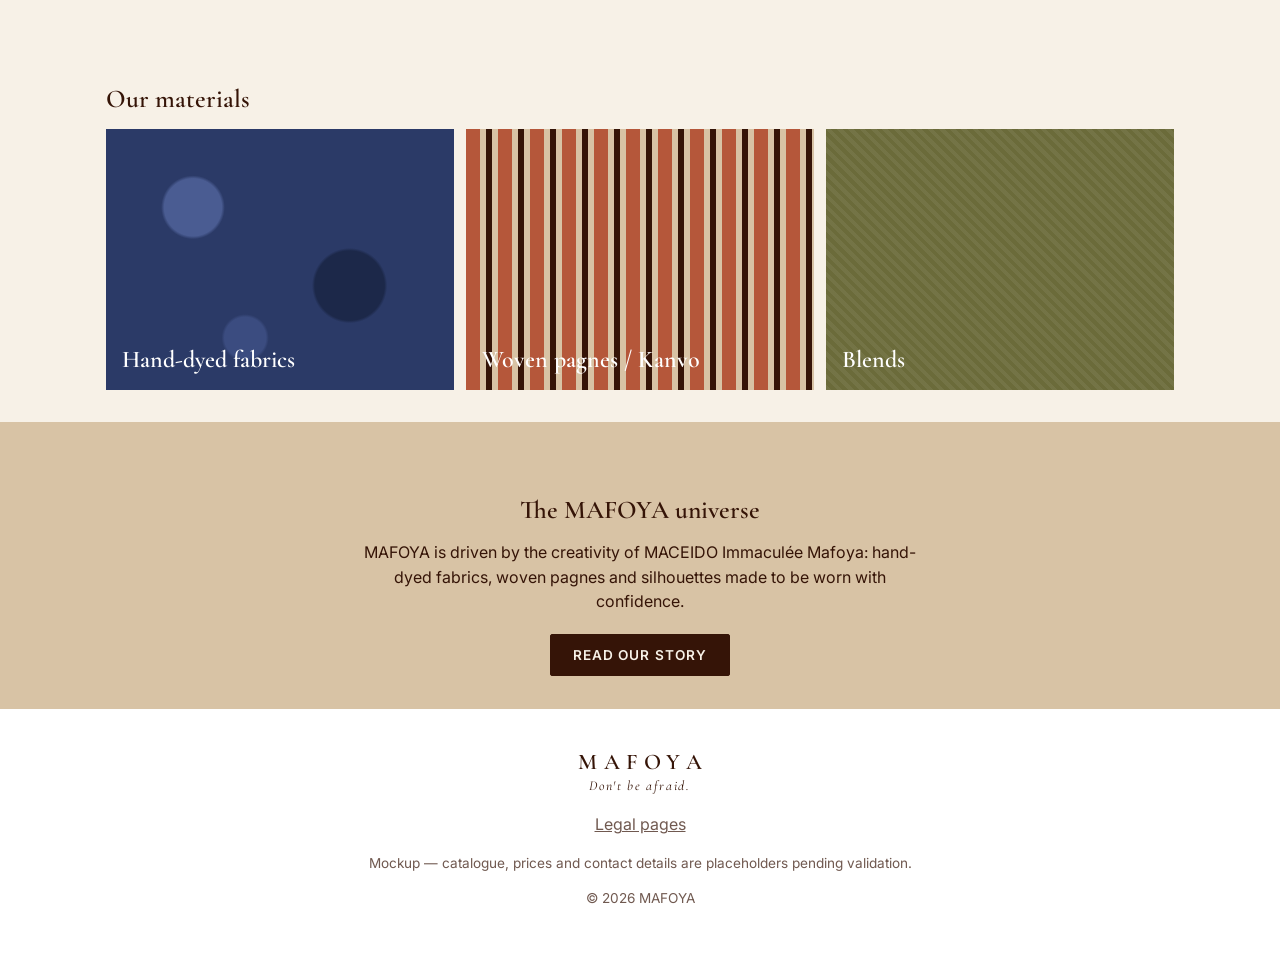
==== commit 744e1526: "Add MAFOYA bilingual storefront prototype (static) Co-Authored-By: Claude Sonnet 5.5 <noreply@anthro" ====
--- a/index.html
+++ b/index.html
@@ -1,198 +1,40 @@
-<!DOCTYPE html>
+<!doctype html>
 <html lang="fr">
 <head>
-    <meta charset="UTF-8">
-    <meta name="viewport" content="width=device-width, initial-scale=1.0">
-    <title>AgroConnect - Relions producteurs, restaurateurs et consommateurs</title>
-    <link href='https://unpkg.com/boxicons@2.1.4/css/boxicons.min.css' rel='stylesheet'>
-    <link rel="stylesheet" href="style.css">
+  <meta charset="utf-8">
+  <meta name="viewport" content="width=device-width, initial-scale=1">
+  <title>MAFOYA — N'aie pas peur.</title>
+  <meta name="description" content="MAFOYA : mode, tissus teints à la main et pagnes tissés kanvo.">
+  <link rel="preconnect" href="https://fonts.googleapis.com">
+  <link rel="preconnect" href="https://fonts.gstatic.com" crossorigin>
+  <link href="https://fonts.googleapis.com/css2?family=Cormorant+Garamond:ital,wght@0,500;0,600;1,500&family=Inter:wght@400;500;600&display=swap" rel="stylesheet">
+  <link rel="stylesheet" href="css/style.css">
 </head>
 <body>
-    <nav>
-        <div class="nav-container">
-            <a href="index.html" class="logo">AgroConnect</a>
-            <div class="burger-menu" onclick="toggleMenu()">
-                <i class='bx bx-menu'></i>
-            </div>
-            <ul class="nav-links" id="navLinks">
-                <li><a href="index.html"><i class='bx bx-home'></i> Accueil</a></li>
-                <li><a href="about.html"><i class='bx bx-info-circle'></i> À propos</a></li>
-                <li><a href="services.html"><i class='bx bx-briefcase'></i> Services</a></li>
-                <li><a href="register.html?action=login"><i class='bx bx-user'></i> Connexion</a></li>
-                <li><a href="register.html" class="btn btn-primary">S'inscrire</a></li>
-            </ul>
-        </div>
-    </nav>
-
-    <section class="hero">
-        <div class="container">
-            <div class="hero-content">
-                <h1>AgroConnect – Relions producteurs, restaurateurs et consommateurs.</h1>
-                <p>La première marketplace qui connecte toute la chaîne agroalimentaire.</p>
-                <div class="hero-buttons">
-                    <a href="about.html" class="btn btn-primary">Découvrir</a>
-                    <a href="register.html" class="btn btn-secondary">Créer un compte</a>
-                </div>
-            </div>
-        </div>
-    </section>
-
-    <section class="section">
-        <div class="container">
-            <h2 class="section-title">Pourquoi nous choisir</h2>
-            <div class="cards-grid">
-                <div class="card scroll-reveal">
-                    <div class="card-icon"><i class='bx bx-leaf'></i></div>
-                    <h3>Produits locaux et bio</h3>
-                    <p>Accédez directement aux meilleurs produits locaux et biologiques de votre région.</p>
-                </div>
-                <div class="card scroll-reveal">
-                    <div class="card-icon"><i class='bx bx-rocket'></i></div>
-                    <h3>Commandes rapides</h3>
-                    <p>Système de commande simplifié pour gagner du temps et optimiser vos achats.</p>
-                </div>
-                <div class="card scroll-reveal">
-                    <div class="card-icon"><i class='bx bx-shield-alt-2'></i></div>
-                    <h3>Confiance garantie</h3>
-                    <p>Plateforme sécurisée avec des producteurs et restaurateurs vérifiés.</p>
-                </div>
-                <div class="card scroll-reveal">
-                    <div class="card-icon"><i class='bx bx-car'></i></div>
-                    <h3>Livraison simplifiée</h3>
-                    <p>Options de livraison flexibles adaptées à vos besoins.</p>
-                </div>
-            </div>
-        </div>
-    </section>
-
-    <section class="section">
-        <div class="container">
-            <div class="about-preview">
-                <div class="scroll-reveal">
-                    <img src="images/about.jpg" alt="À propos" class="about-image">
-                </div>
-                <div class="scroll-reveal">
-                    <h2 class="section-title" style="text-align: left;">Notre Mission</h2>
-                    <p style="color: var(--text-gray); margin-bottom: 1.5rem;">
-                        AgroConnect a été créée avec une vision simple mais puissante : révolutionner la chaîne agroalimentaire en créant des connexions directes entre producteurs, restaurateurs et consommateurs.
-                    </p>
-                    <p style="color: var(--text-gray); margin-bottom: 1.5rem;">
-                        Nous croyons en un système alimentaire plus transparent, plus durable et plus équitable pour tous les acteurs de la chaîne.
-                    </p>
-                    <a href="about.html" class="btn btn-primary">En savoir plus</a>
-                </div>
-            </div>
-        </div>
-    </section>
-
-    <section class="section testimonials">
-        <div class="container">
-            <h2 class="section-title">Témoignages</h2>
-            <div class="cards-grid">
-                <div class="testimonial-card scroll-reveal">
-                    <img src="https://ui-avatars.com/api/?name=Marie+Dubois&background=1DB954&color=fff" alt="Marie Dubois">
-                    <p>"Grâce à AgroConnect, j'ai pu développer mon activité et atteindre directement des restaurateurs de qualité. Une plateforme indispensable !"</p>
-                    <h4>Marie Dubois</h4>
-                    <span style="color: var(--text-gray); font-size: 0.9rem;">Productrice de légumes bio</span>
-                </div>
-                <div class="testimonial-card scroll-reveal">
-                    <img src="https://ui-avatars.com/api/?name=Jean+Martin&background=1DB954&color=fff" alt="Jean Martin">
-                    <p>"Trouver des produits locaux de qualité n'a jamais été aussi simple. AgroConnect a transformé mon approvisionnement."</p>
-                    <h4>Jean Martin</h4>
-                    <span style="color: var(--text-gray); font-size: 0.9rem;">Chef restaurateur</span>
-                </div>
-                <div class="testimonial-card scroll-reveal">
-                    <img src="https://ui-avatars.com/api/?name=Sophie+Laurent&background=1DB954&color=fff" alt="Sophie Laurent">
-                    <p>"Je peux enfin acheter directement aux producteurs de ma région. Les produits sont frais et la plateforme est très facile à utiliser."</p>
-                    <h4>Sophie Laurent</h4>
-                    <span style="color: var(--text-gray); font-size: 0.9rem;">Cliente particulière</span>
-                </div>
-            </div>
-        </div>
-    </section>
-
-    <section class="section">
-        <div class="container">
-            <h2 class="section-title">Questions Fréquentes</h2>
-            <div class="faq-container">
-                <div class="faq-item">
-                    <div class="faq-question" onclick="toggleFAQ(this)">
-                        <span>Comment devenir producteur ?</span>
-                        <span class="faq-icon">▼</span>
-                    </div>
-                    <div class="faq-answer">
-                        Il suffit de créer un compte producteur via notre page d'inscription. Remplissez vos informations, décrivez vos produits et commencez à vendre !
-                    </div>
-                </div>
-                <div class="faq-item">
-                    <div class="faq-question" onclick="toggleFAQ(this)">
-                        <span>Comment passer commande ?</span>
-                        <span class="faq-icon">▼</span>
-                    </div>
-                    <div class="faq-answer">
-                        Créez un compte client, parcourez les produits disponibles, ajoutez-les à votre panier et validez votre commande. C'est aussi simple que ça !
-                    </div>
-                </div>
-                <div class="faq-item">
-                    <div class="faq-question" onclick="toggleFAQ(this)">
-                        <span>Puis-je vendre en tant que restaurant ?</span>
-                        <span class="faq-icon">▼</span>
-                    </div>
-                    <div class="faq-answer">
-                        Oui ! Les restaurants peuvent à la fois acheter des produits auprès des producteurs et vendre leurs propres créations sur la plateforme.
-                    </div>
-                </div>
-                <div class="faq-item">
-                    <div class="faq-question" onclick="toggleFAQ(this)">
-                        <span>Comment fonctionne la livraison ?</span>
-                        <span class="faq-icon">▼</span>
-                    </div>
-                    <div class="faq-answer">
-                        Chaque producteur ou restaurant définit ses options de livraison. Vous pouvez choisir entre la livraison à domicile ou le retrait sur place selon les disponibilités.
-                    </div>
-                </div>
-            </div>
-        </div>
-    </section>
-
-    <footer>
-        <div class="container">
-            <div class="footer-content">
-                <div class="footer-section">
-                    <h3>AgroConnect</h3>
-                    <p style="color: var(--text-gray);">La marketplace qui connecte toute la chaîne agroalimentaire.</p>
-                    <div class="social-links">
-                        <a href="#" aria-label="Facebook"><i class='bx bxl-facebook'></i></a>
-                        <a href="#" aria-label="Instagram"><i class='bx bxl-instagram'></i></a>
-                        <a href="#" aria-label="LinkedIn"><i class='bx bxl-linkedin'></i></a>
-                    </div>
-                </div>
-                <div class="footer-section">
-                    <h3>Liens rapides</h3>
-                    <ul class="footer-links">
-                        <li><a href="index.html">Accueil</a></li>
-                        <li><a href="about.html">À propos</a></li>
-                        <li><a href="services.html">Services</a></li>
-                        <li><a href="register.html">S'inscrire</a></li>
-                    </ul>
-                </div>
-                <div class="footer-section">
-                    <h3>Contact</h3>
-                    <ul class="footer-links">
-                        <li><a href="#">contact@agroconnect.fr</a></li>
-                        <li><a href="#">+33 1 23 45 67 89</a></li>
-                        <li><a href="#">Paris, France</a></li>
-                    </ul>
-                </div>
-            </div>
-            <div class="footer-bottom">
-                <p>© 2025 AgroConnect – Tous droits réservés.</p>
-            </div>
-        </div>
-    </footer>
-
-    <div id="toast" class="toast"></div>
-
-    <script src="script.js"></script>
+  <header class="site-header">
+    <button class="icon-btn burger" id="burger" aria-label="Menu" aria-expanded="false">☰</button>
+    <a class="brand" href="#/" aria-label="MAFOYA">
+      <span class="brand-name">MAFOYA</span>
+      <span class="brand-tag" data-i18n="tagline"></span>
+    </a>
+    <nav class="nav" id="nav"></nav>
+    <div class="header-actions">
+      <button class="lang-btn" id="lang" aria-label="Langue / Language">FR</button>
+      <a class="icon-btn cart-link" href="#/cart" aria-label="Panier">🛍<span class="cart-count" id="cart-count">0</span></a>
+    </div>
+  </header>
+  <main id="app" tabindex="-1"></main>
+  <footer class="site-footer">
+    <div class="brand-name">MAFOYA</div>
+    <p class="brand-tag" data-i18n="tagline"></p>
+    <p class="muted"><a href="#/legal" id="footer-legal"></a></p>
+    <p class="muted small" id="footer-note"></p>
+    <p class="muted small">© <span id="year"></span> MAFOYA</p>
+  </footer>
+  <div class="toast" id="toast" role="status" aria-live="polite"></div>
+  <script src="js/config.js"></script>
+  <script src="js/data.js"></script>
+  <script src="js/i18n.js"></script>
+  <script src="js/app.js"></script>
 </body>
 </html>
--- a/css/style.css
+++ b/css/style.css
@@ -0,0 +1,97 @@
+:root {
+  --brown: #351407; --ivory: #F7F1E7; --sand: #D8C3A5; --white: #fff;
+  --indigo: #2B3A67; --terracotta: #B5573A; --olive: #6B6B3A;
+  --serif: "Cormorant Garamond", Georgia, serif; --sans: Inter, system-ui, sans-serif;
+  --gutter: 16px;
+}
+* { box-sizing: border-box; }
+body { margin: 0; background: var(--ivory); color: var(--brown); font-family: var(--sans); line-height: 1.55; }
+a { color: inherit; }
+h1, h2, h3, .brand-name { font-family: var(--serif); font-weight: 600; line-height: 1.15; }
+h1 { font-size: clamp(2rem, 6vw, 3rem); margin: 0 0 .5em; }
+h2 { font-size: 1.6rem; margin: 1.6em 0 .6em; }
+h3 { font-size: 1.2rem; margin: .6em 0 .1em; }
+.muted { opacity: .7; } .small { font-size: .85rem; }
+.site-header { position: sticky; top: 0; z-index: 20; display: flex; align-items: center; gap: 12px; padding: 10px var(--gutter); background: var(--ivory); border-bottom: 1px solid var(--sand); }
+.brand { text-decoration: none; text-align: center; margin: 0 auto 0 0; }
+.brand-name { display: block; font-size: 1.7rem; letter-spacing: .28em; padding-left: .28em; }
+.brand-tag { display: block; font-family: var(--serif); font-style: italic; letter-spacing: .12em; font-size: .85rem; margin: 0; }
+.nav { display: none; position: absolute; top: 100%; left: 0; right: 0; flex-direction: column; background: var(--ivory); border-bottom: 1px solid var(--sand); padding: 8px var(--gutter) 16px; }
+.nav.open { display: flex; }
+.nav a { text-decoration: none; padding: 10px 0; border-bottom: 1px solid rgba(53,20,7,.08); }
+.nav a.on { font-weight: 600; }
+.burger { order: -1; }
+.header-actions { display: flex; align-items: center; gap: 6px; }
+.icon-btn, .lang-btn { background: none; border: 0; font: inherit; color: inherit; cursor: pointer; font-size: 1.3rem; padding: 6px 8px; text-decoration: none; position: relative; }
+.lang-btn { font-size: .8rem; font-weight: 600; letter-spacing: .08em; border: 1px solid var(--brown); border-radius: 4px; padding: 4px 8px; }
+.cart-count { position: absolute; top: -2px; right: -2px; background: var(--terracotta); color: #fff; font-size: .65rem; min-width: 16px; height: 16px; border-radius: 8px; display: grid; place-items: center; font-family: var(--sans); }
+main { min-height: 70vh; outline: none; }
+.section { max-width: 1100px; margin: 0 auto; padding: 32px var(--gutter); }
+.section.narrow { max-width: 720px; }
+.section-head { display: flex; justify-content: space-between; align-items: baseline; }
+.btn { display: inline-block; background: var(--brown); color: var(--ivory); border: 1px solid var(--brown); padding: 12px 22px; font: 600 .85rem var(--sans); letter-spacing: .08em; text-transform: uppercase; text-decoration: none; cursor: pointer; border-radius: 2px; }
+.btn.ghost { background: transparent; color: var(--brown); }
+.btn.wa { background: #1f6b3a; border-color: #1f6b3a; color: #fff; }
+.btn[disabled] { opacity: .45; cursor: not-allowed; }
+.hero { background: var(--indigo); color: var(--ivory); position: relative; overflow: hidden; }
+.hero::before { content: ""; position: absolute; inset: 0; opacity: .35; background: radial-gradient(circle at 20% 30%, var(--terracotta) 0 10%, transparent 11%), radial-gradient(circle at 80% 70%, var(--sand) 0 8%, transparent 9%), radial-gradient(circle at 60% 20%, var(--olive) 0 6%, transparent 7%); }
+.hero-inner { position: relative; max-width: 1100px; margin: 0 auto; padding: 72px var(--gutter); }
+.hero p { max-width: 520px; font-size: 1.05rem; }
+.hero-cta { display: flex; gap: 12px; flex-wrap: wrap; margin-top: 24px; }
+.hero .btn { background: var(--ivory); color: var(--brown); border-color: var(--ivory); }
+.hero .btn.ghost { background: transparent; color: var(--ivory); }
+.tiles { display: grid; grid-template-columns: 1fr 1fr; gap: 12px; }
+.tiles.three { grid-template-columns: 1fr; }
+.cat-tile { position: relative; aspect-ratio: 4/3; display: flex; align-items: flex-end; padding: 16px; color: #fff; text-decoration: none; font: 600 1.5rem var(--serif); background-size: auto; }
+.grid { display: grid; grid-template-columns: repeat(2, 1fr); gap: 16px 12px; }
+.card { text-decoration: none; display: block; }
+.card-visual, .product-visual { position: relative; aspect-ratio: 3/4; overflow: hidden; background: var(--sand); }
+.swatch { width: 100%; height: 100%; }
+.card h3 { font-size: 1.1rem; } .price { margin: 0; font-weight: 500; } .price.big { font-size: 1.4rem; }
+.badge { position: absolute; top: 8px; left: 8px; background: var(--ivory); font-size: .7rem; font-weight: 600; padding: 3px 8px; letter-spacing: .06em; text-transform: uppercase; }
+p > .badge { position: static; display: inline-block; border: 1px solid var(--brown); }
+.badge.soldout { background: var(--brown); color: var(--ivory); }
+.filters { display: flex; flex-direction: column; gap: 12px; margin-bottom: 20px; }
+.chips { display: flex; gap: 8px; flex-wrap: wrap; margin: 12px 0; }
+.chip { border: 1px solid var(--brown); border-radius: 999px; padding: 6px 16px; text-decoration: none; font-size: .85rem; }
+.chip.on { background: var(--brown); color: var(--ivory); }
+.tools { display: flex; gap: 8px; }
+input, select, textarea { font: inherit; color: inherit; background: var(--white); border: 1px solid var(--sand); border-radius: 2px; padding: 10px 12px; width: 100%; }
+.tools input { flex: 1; } .tools select { width: auto; }
+.product-grid { display: grid; gap: 24px; }
+.back { display: inline-block; margin-bottom: 16px; text-decoration: none; }
+form label { display: block; margin: 12px 0; font-size: .85rem; font-weight: 500; }
+form label > * { margin-top: 4px; }
+.actions { display: flex; gap: 10px; flex-wrap: wrap; margin: 20px 0 12px; }
+.story-band { text-align: center; background: var(--sand); max-width: none; }
+.story-band p { max-width: 560px; margin: 0 auto 20px; }
+.quote { font: italic 1.6rem var(--serif); border-left: 3px solid var(--terracotta); padding-left: 16px; }
+details { border-bottom: 1px solid var(--sand); padding: 12px 0; } summary { cursor: pointer; font-weight: 600; }
+.lines { list-style: none; padding: 0; margin: 0; }
+.line { display: flex; gap: 12px; align-items: center; padding: 12px 0; border-bottom: 1px solid var(--sand); }
+.line-visual { width: 64px; height: 80px; flex: none; overflow: hidden; }
+.line-info { flex: 1; display: flex; flex-direction: column; font-size: .9rem; }
+.line-price { text-align: right; display: flex; flex-direction: column; align-items: flex-end; font-weight: 500; }
+.link { background: none; border: 0; text-decoration: underline; cursor: pointer; font: inherit; font-size: .8rem; color: var(--terracotta); padding: 0; }
+.totals { margin: 16px 0; } .totals > div { display: flex; justify-content: space-between; gap: 12px; padding: 4px 0; }
+.site-footer { text-align: center; padding: 40px var(--gutter); border-top: 1px solid var(--sand); background: var(--white); }
+.site-footer .brand-name { font-size: 1.4rem; }
+.toast { position: fixed; bottom: 20px; left: 50%; transform: translate(-50%, 20px); background: var(--brown); color: var(--ivory); padding: 10px 18px; border-radius: 4px; opacity: 0; pointer-events: none; transition: .25s; z-index: 50; }
+.toast.show { opacity: 1; transform: translate(-50%, 0); }
+/* Motifs de substitution (aperçus de matières) */
+.batik-indigo { background: radial-gradient(circle at 25% 30%, #4a5c92 0 9%, transparent 10%), radial-gradient(circle at 70% 60%, #1c2849 0 12%, transparent 13%), radial-gradient(circle at 40% 80%, #3b4c80 0 7%, transparent 8%), var(--indigo); }
+.kanvo { background: repeating-linear-gradient(90deg, var(--terracotta) 0 14px, var(--sand) 14px 20px, var(--brown) 20px 26px, var(--sand) 26px 32px); }
+.olive { background: repeating-linear-gradient(45deg, rgba(255,255,255,.06) 0 4px, transparent 4px 8px), var(--olive); }
+.terracotta { background: radial-gradient(circle at 70% 25%, #d08066 0 14%, transparent 15%), var(--terracotta); }
+@media (min-width: 760px) {
+  .burger { display: none; }
+  .site-header { padding: 14px 32px; }
+  .brand { margin: 0; }
+  .nav { display: flex; position: static; flex-direction: row; gap: 22px; border: 0; padding: 0; margin: 0 auto; }
+  .nav a { border: 0; padding: 4px 0; font-size: .9rem; }
+  .grid { grid-template-columns: repeat(4, 1fr); gap: 24px 16px; }
+  .tiles.three { grid-template-columns: repeat(3, 1fr); }
+  .filters { flex-direction: row; justify-content: space-between; align-items: center; }
+  .product-grid { grid-template-columns: 1fr 1fr; gap: 48px; }
+  .hero-inner { padding: 120px 32px; }
+}
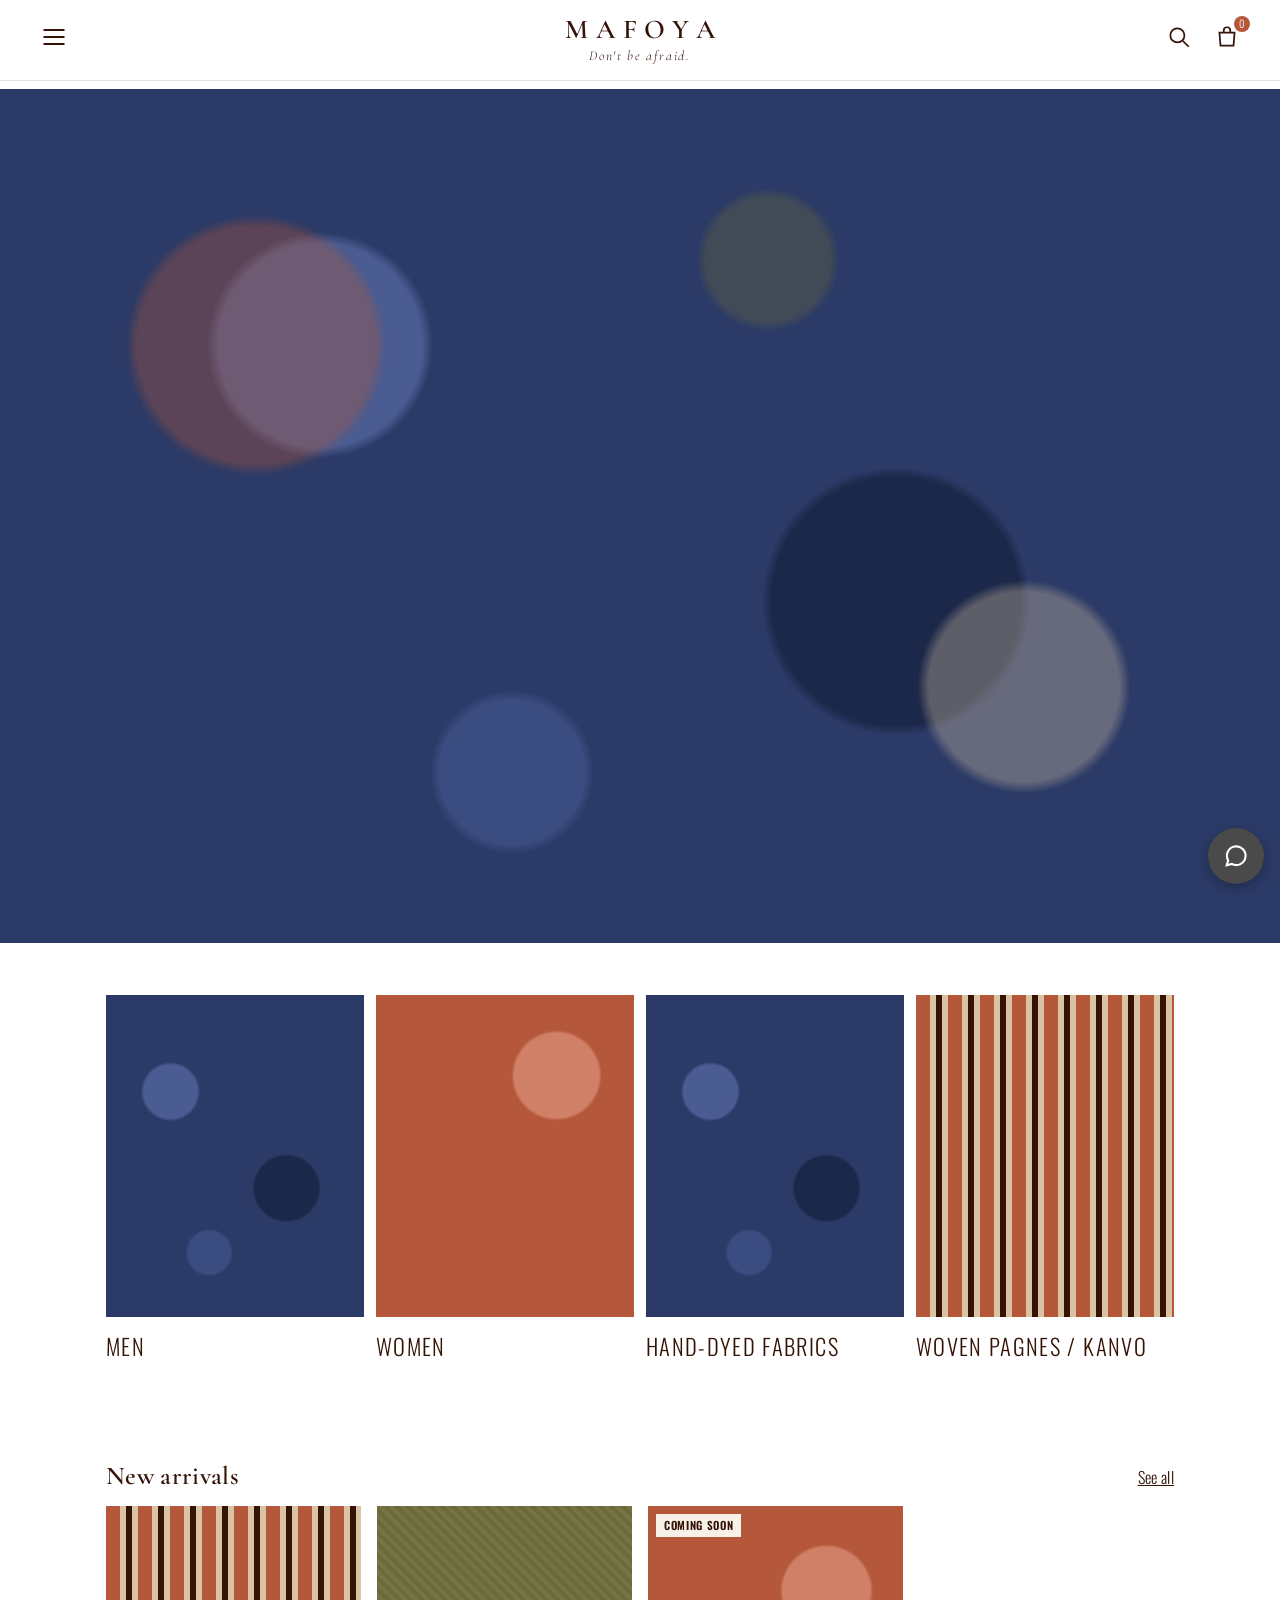
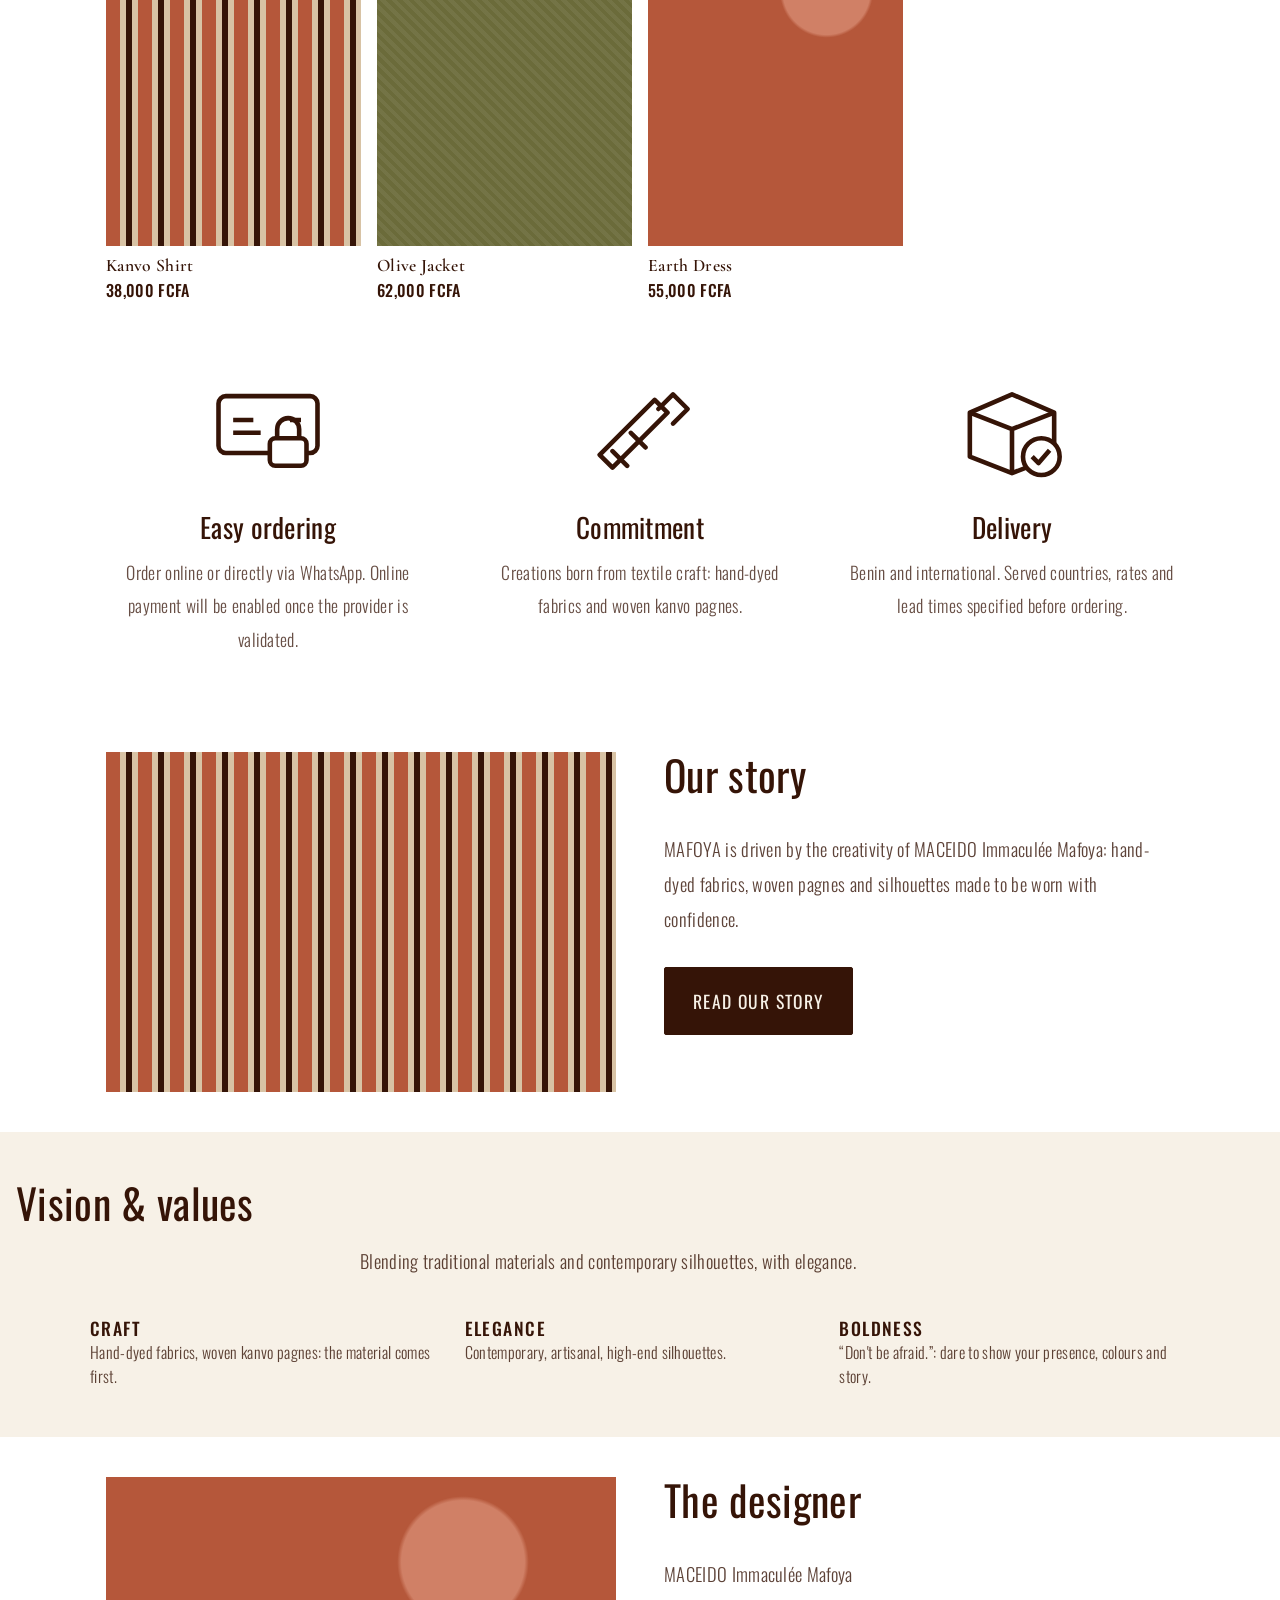
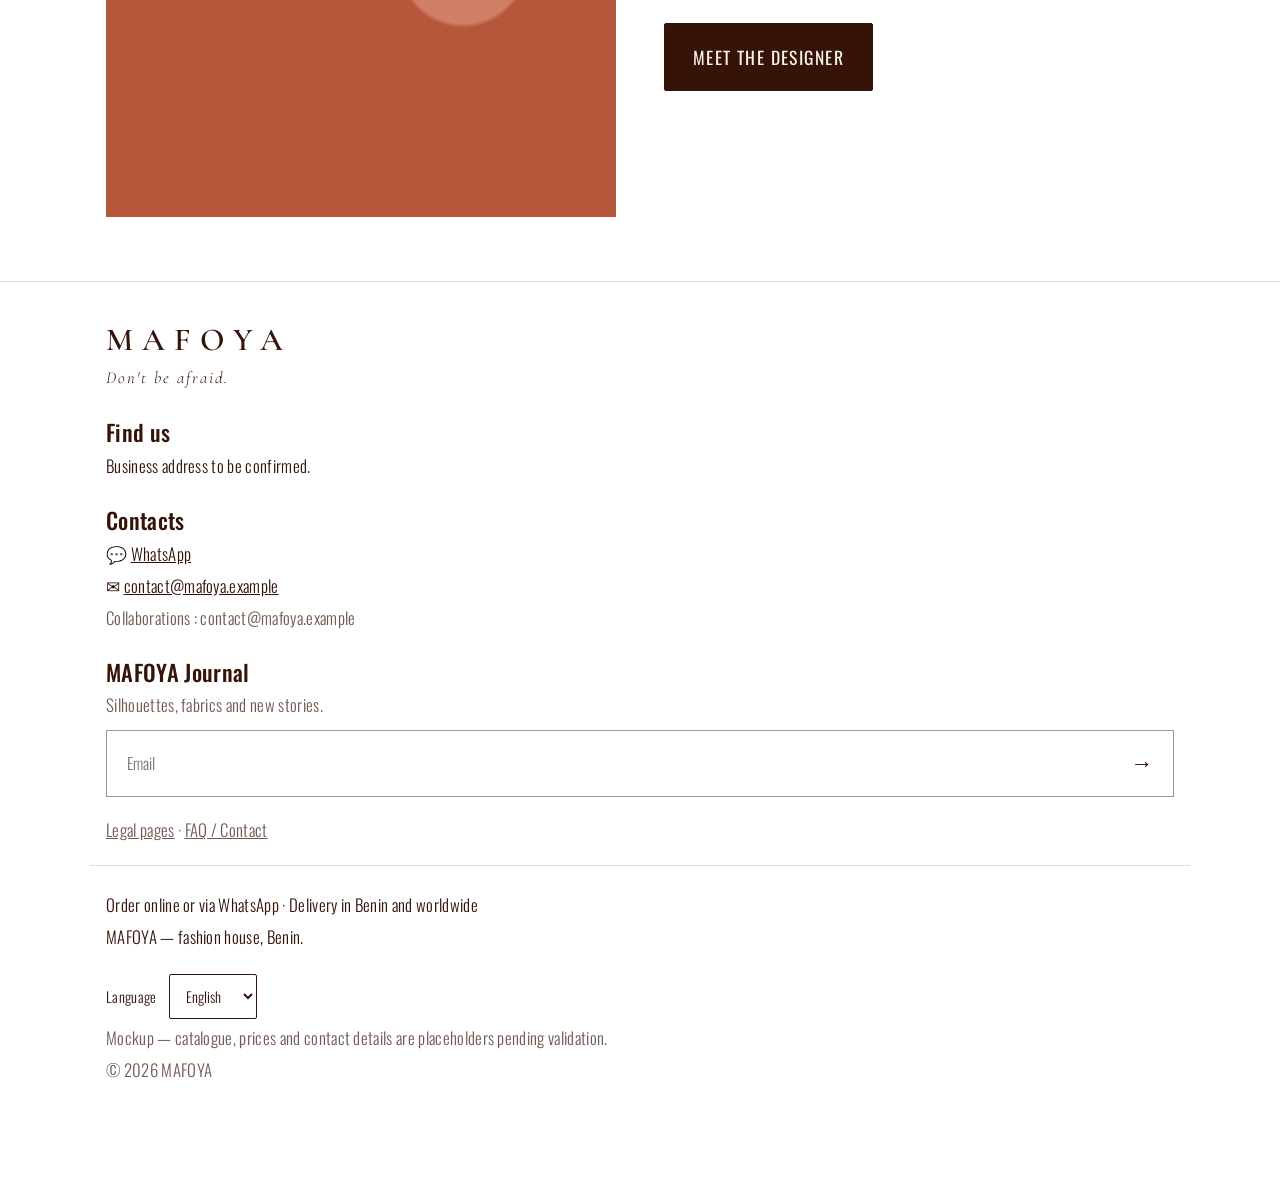
==== commit a1bb46c6: "Rework homepage and chrome to follow reference layout; add creator page, story, vision, footer Co-Au" ====
--- a/index.html
+++ b/index.html
@@ -7,30 +7,39 @@
   <meta name="description" content="MAFOYA : mode, tissus teints à la main et pagnes tissés kanvo.">
   <link rel="preconnect" href="https://fonts.googleapis.com">
   <link rel="preconnect" href="https://fonts.gstatic.com" crossorigin>
-  <link href="https://fonts.googleapis.com/css2?family=Cormorant+Garamond:ital,wght@0,500;0,600;1,500&family=Inter:wght@400;500;600&display=swap" rel="stylesheet">
+  <link href="https://fonts.googleapis.com/css2?family=Cormorant+Garamond:ital,wght@0,500;0,600;1,500&family=Oswald:wght@300;400;500&display=swap" rel="stylesheet">
   <link rel="stylesheet" href="css/style.css">
 </head>
 <body>
   <header class="site-header">
-    <button class="icon-btn burger" id="burger" aria-label="Menu" aria-expanded="false">☰</button>
+    <button class="icon-btn" id="burger" aria-label="Menu" aria-expanded="false" aria-controls="drawer">
+      <svg viewBox="0 0 24 24" width="28" height="28" fill="none" stroke="currentColor" stroke-width="1.6"><path d="M3 6h18M3 12h18M3 18h18"/></svg>
+    </button>
     <a class="brand" href="#/" aria-label="MAFOYA">
       <span class="brand-name">MAFOYA</span>
       <span class="brand-tag" data-i18n="tagline"></span>
     </a>
-    <nav class="nav" id="nav"></nav>
     <div class="header-actions">
-      <button class="lang-btn" id="lang" aria-label="Langue / Language">FR</button>
-      <a class="icon-btn cart-link" href="#/cart" aria-label="Panier">🛍<span class="cart-count" id="cart-count">0</span></a>
+      <a class="icon-btn" href="#/shop?focus=1" id="search-link" aria-label="Rechercher">
+        <svg viewBox="0 0 24 24" width="26" height="26" fill="none" stroke="currentColor" stroke-width="1.6"><circle cx="10.5" cy="10.5" r="6.5"/><path d="M15.5 15.5 21 21"/></svg>
+      </a>
+      <a class="icon-btn cart-link" href="#/cart" aria-label="Panier">
+        <svg viewBox="0 0 24 24" width="26" height="26" fill="none" stroke="currentColor" stroke-width="1.6"><path d="M5 8h14l-1 12H6L5 8Z"/><path d="M9 8V6a3 3 0 0 1 6 0v2"/></svg>
+        <span class="cart-count" id="cart-count">0</span>
+      </a>
     </div>
   </header>
+  <div class="overlay" id="overlay"></div>
+  <aside class="drawer" id="drawer" aria-label="Menu">
+    <button class="icon-btn close" id="drawer-close" aria-label="Fermer">✕</button>
+    <nav class="nav" id="nav"></nav>
+    <label class="lang-select"><span id="drawer-lang-label"></span><select id="lang-drawer" aria-label="Langue"><option value="fr">Français</option><option value="en">English</option></select></label>
+  </aside>
   <main id="app" tabindex="-1"></main>
-  <footer class="site-footer">
-    <div class="brand-name">MAFOYA</div>
-    <p class="brand-tag" data-i18n="tagline"></p>
-    <p class="muted"><a href="#/legal" id="footer-legal"></a></p>
-    <p class="muted small" id="footer-note"></p>
-    <p class="muted small">© <span id="year"></span> MAFOYA</p>
-  </footer>
+  <footer class="site-footer" id="footer"></footer>
+  <a class="fab" id="fab" target="_blank" rel="noopener" aria-label="WhatsApp">
+    <svg viewBox="0 0 24 24" width="28" height="28" fill="none" stroke="currentColor" stroke-width="1.8"><path d="M4 20l1.3-4.2A8 8 0 1 1 8.4 18.8L4 20Z"/></svg>
+  </a>
   <div class="toast" id="toast" role="status" aria-live="polite"></div>
   <script src="js/config.js"></script>
   <script src="js/data.js"></script>
--- a/css/style.css
+++ b/css/style.css
@@ -1,26 +1,23 @@
 :root {
   --brown: #351407; --ivory: #F7F1E7; --sand: #D8C3A5; --white: #fff;
   --indigo: #2B3A67; --terracotta: #B5573A; --olive: #6B6B3A;
-  --serif: "Cormorant Garamond", Georgia, serif; --sans: Inter, system-ui, sans-serif;
+  --bg: #fff; --serif: "Cormorant Garamond", Georgia, serif; --sans: Oswald, "Arial Narrow", sans-serif;
   --gutter: 16px;
 }
 * { box-sizing: border-box; }
-body { margin: 0; background: var(--ivory); color: var(--brown); font-family: var(--sans); line-height: 1.55; }
+body { margin: 0; background: var(--bg); font-weight: 300; letter-spacing: .02em; color: var(--brown); font-family: var(--sans); line-height: 1.55; }
 a { color: inherit; }
 h1, h2, h3, .brand-name { font-family: var(--serif); font-weight: 600; line-height: 1.15; }
 h1 { font-size: clamp(2rem, 6vw, 3rem); margin: 0 0 .5em; }
 h2 { font-size: 1.6rem; margin: 1.6em 0 .6em; }
 h3 { font-size: 1.2rem; margin: .6em 0 .1em; }
 .muted { opacity: .7; } .small { font-size: .85rem; }
-.site-header { position: sticky; top: 0; z-index: 20; display: flex; align-items: center; gap: 12px; padding: 10px var(--gutter); background: var(--ivory); border-bottom: 1px solid var(--sand); }
-.brand { text-decoration: none; text-align: center; margin: 0 auto 0 0; }
+.site-header { position: sticky; top: 0; z-index: 20; display: grid; grid-template-columns: 1fr auto 1fr; align-items: center; padding: 10px var(--gutter); background: var(--bg); border-bottom: 1px solid #e6e1d8; }
+.brand { text-decoration: none; text-align: center; }
+.header-actions { justify-content: flex-end; }
+#burger { justify-self: start; }
 .brand-name { display: block; font-size: 1.7rem; letter-spacing: .28em; padding-left: .28em; }
 .brand-tag { display: block; font-family: var(--serif); font-style: italic; letter-spacing: .12em; font-size: .85rem; margin: 0; }
-.nav { display: none; position: absolute; top: 100%; left: 0; right: 0; flex-direction: column; background: var(--ivory); border-bottom: 1px solid var(--sand); padding: 8px var(--gutter) 16px; }
-.nav.open { display: flex; }
-.nav a { text-decoration: none; padding: 10px 0; border-bottom: 1px solid rgba(53,20,7,.08); }
-.nav a.on { font-weight: 600; }
-.burger { order: -1; }
 .header-actions { display: flex; align-items: center; gap: 6px; }
 .icon-btn, .lang-btn { background: none; border: 0; font: inherit; color: inherit; cursor: pointer; font-size: 1.3rem; padding: 6px 8px; text-decoration: none; position: relative; }
 .lang-btn { font-size: .8rem; font-weight: 600; letter-spacing: .08em; border: 1px solid var(--brown); border-radius: 4px; padding: 4px 8px; }
@@ -74,8 +71,6 @@
 .line-price { text-align: right; display: flex; flex-direction: column; align-items: flex-end; font-weight: 500; }
 .link { background: none; border: 0; text-decoration: underline; cursor: pointer; font: inherit; font-size: .8rem; color: var(--terracotta); padding: 0; }
 .totals { margin: 16px 0; } .totals > div { display: flex; justify-content: space-between; gap: 12px; padding: 4px 0; }
-.site-footer { text-align: center; padding: 40px var(--gutter); border-top: 1px solid var(--sand); background: var(--white); }
-.site-footer .brand-name { font-size: 1.4rem; }
 .toast { position: fixed; bottom: 20px; left: 50%; transform: translate(-50%, 20px); background: var(--brown); color: var(--ivory); padding: 10px 18px; border-radius: 4px; opacity: 0; pointer-events: none; transition: .25s; z-index: 50; }
 .toast.show { opacity: 1; transform: translate(-50%, 0); }
 /* Motifs de substitution (aperçus de matières) */
@@ -84,14 +79,66 @@
 .olive { background: repeating-linear-gradient(45deg, rgba(255,255,255,.06) 0 4px, transparent 4px 8px), var(--olive); }
 .terracotta { background: radial-gradient(circle at 70% 25%, #d08066 0 14%, transparent 15%), var(--terracotta); }
 @media (min-width: 760px) {
-  .burger { display: none; }
   .site-header { padding: 14px 32px; }
-  .brand { margin: 0; }
-  .nav { display: flex; position: static; flex-direction: row; gap: 22px; border: 0; padding: 0; margin: 0 auto; }
-  .nav a { border: 0; padding: 4px 0; font-size: .9rem; }
   .grid { grid-template-columns: repeat(4, 1fr); gap: 24px 16px; }
   .tiles.three { grid-template-columns: repeat(3, 1fr); }
   .filters { flex-direction: row; justify-content: space-between; align-items: center; }
   .product-grid { grid-template-columns: 1fr 1fr; gap: 48px; }
   .hero-inner { padding: 120px 32px; }
 }
+
+/* ---- Accueil, tiroir, pied de page (structure de référence) ---- */
+.btn, .lang-btn, label, input, select, textarea { font-family: var(--sans); }
+.btn { font-weight: 400; }
+.overlay { position: fixed; inset: 0; background: rgba(0,0,0,.4); opacity: 0; pointer-events: none; transition: .25s; z-index: 30; }
+.overlay.open { opacity: 1; pointer-events: auto; }
+.drawer { position: fixed; top: 0; bottom: 0; left: 0; width: min(86%, 340px); background: var(--bg); z-index: 40; transform: translateX(-100%); transition: transform .25s; padding: 56px 24px 24px; overflow-y: auto; }
+.drawer.open { transform: none; }
+.drawer .close { position: absolute; top: 10px; left: 12px; }
+.nav { display: flex; flex-direction: column; }
+.nav a { text-decoration: none; padding: 14px 0; border-bottom: 1px solid #eee; font-size: 1.15rem; text-transform: uppercase; letter-spacing: .08em; }
+.nav a.on { font-weight: 500; }
+.lang-select { display: flex; align-items: center; gap: 12px; margin-top: 24px; font-size: .9rem; }
+.lang-select select { width: auto; border-color: var(--brown); }
+.hero-link { display: block; margin-top: 8px; }
+.slot { position: relative; overflow: hidden; background: #efece6; }
+.slot img, .slot .swatch { width: 100%; height: 100%; object-fit: cover; display: block; }
+.slot.hero { aspect-ratio: 3/2; } .slot.tall { aspect-ratio: 4/5; } .slot.wide { aspect-ratio: 3/2; }
+.slot.portrait { max-width: 420px; margin-bottom: 16px; }
+.block { max-width: 1100px; margin: 0 auto; padding: 28px var(--gutter); }
+.cat-grid { display: grid; grid-template-columns: 1fr 1fr; gap: 20px 12px; margin-top: 24px; }
+.cat-card { text-decoration: none; }
+.cat-card span { display: block; margin-top: 12px; font-size: 1.4rem; text-transform: uppercase; letter-spacing: .06em; }
+.reassure-block { display: grid; gap: 48px; padding: 56px var(--gutter); text-align: center; }
+.reassure .r-icon { width: 110px; margin: 0 auto 28px; }
+.reassure h3 { font-family: var(--sans); font-weight: 400; font-size: 1.7rem; margin: 0 0 12px; }
+.reassure p { max-width: 460px; margin: 0 auto; font-size: 1.1rem; opacity: .75; line-height: 1.9; }
+.story { padding-top: 40px; padding-bottom: 40px; }
+.story .slot { margin-bottom: 28px; }
+h2.big { font-family: var(--sans); font-weight: 400; font-size: 2.6rem; line-height: 1.1; margin: 0 0 16px; text-transform: none; }
+.story p, .vision .lead { font-size: 1.15rem; opacity: .8; max-width: 560px; line-height: 1.9; }
+.story .btn { margin-top: 12px; padding: 20px 28px; font-size: 1.1rem; }
+.vision { background: #f7f1e7; max-width: none; padding: 48px var(--gutter); }
+.vision > * { max-width: 1100px; margin-left: auto; margin-right: auto; }
+.values { display: grid; gap: 24px; margin-top: 28px; }
+.value h3 { font-family: var(--sans); font-weight: 500; text-transform: uppercase; letter-spacing: .08em; font-size: 1.1rem; }
+.value p { margin: 0; opacity: .8; }
+.site-footer { border-top: 1px solid #e6e1d8; margin-top: 24px; }
+.foot-inner { max-width: 1100px; margin: 0 auto; padding: 40px var(--gutter) 16px; }
+.site-footer .brand-name { font-size: 2rem; text-align: left; padding: 0; }
+.site-footer .brand-tag { text-align: left; }
+.site-footer h3 { font-family: var(--sans); font-weight: 500; font-size: 1.4rem; margin: 28px 0 8px; }
+.site-footer p { margin: 6px 0; font-size: 1.05rem; }
+.journal { display: flex; border: 1px solid #999; margin: 12px 0 20px; }
+.journal input { border: 0; background: transparent; padding: 20px; }
+.journal button { border: 0; background: none; font-size: 1.4rem; padding: 0 20px; cursor: pointer; color: inherit; }
+.foot-line { border-top: 1px solid #e6e1d8; max-width: 1100px; margin: 0 auto; padding: 20px var(--gutter) 90px; }
+.fab { position: fixed; right: 16px; bottom: 16px; width: 56px; height: 56px; border-radius: 50%; background: #4a4a4a; color: #fff; display: grid; place-items: center; z-index: 25; box-shadow: 0 4px 12px rgba(0,0,0,.25); }
+@media (min-width: 760px) {
+  .cat-grid { grid-template-columns: repeat(4, 1fr); }
+  .reassure-block { grid-template-columns: repeat(3, 1fr); }
+  .values { grid-template-columns: repeat(3, 1fr); }
+  .story { display: grid; grid-template-columns: 1fr 1fr; column-gap: 48px; align-items: center; }
+  .story .slot { grid-row: 1 / span 4; margin: 0; }
+  .story .btn { justify-self: start; }
+}
